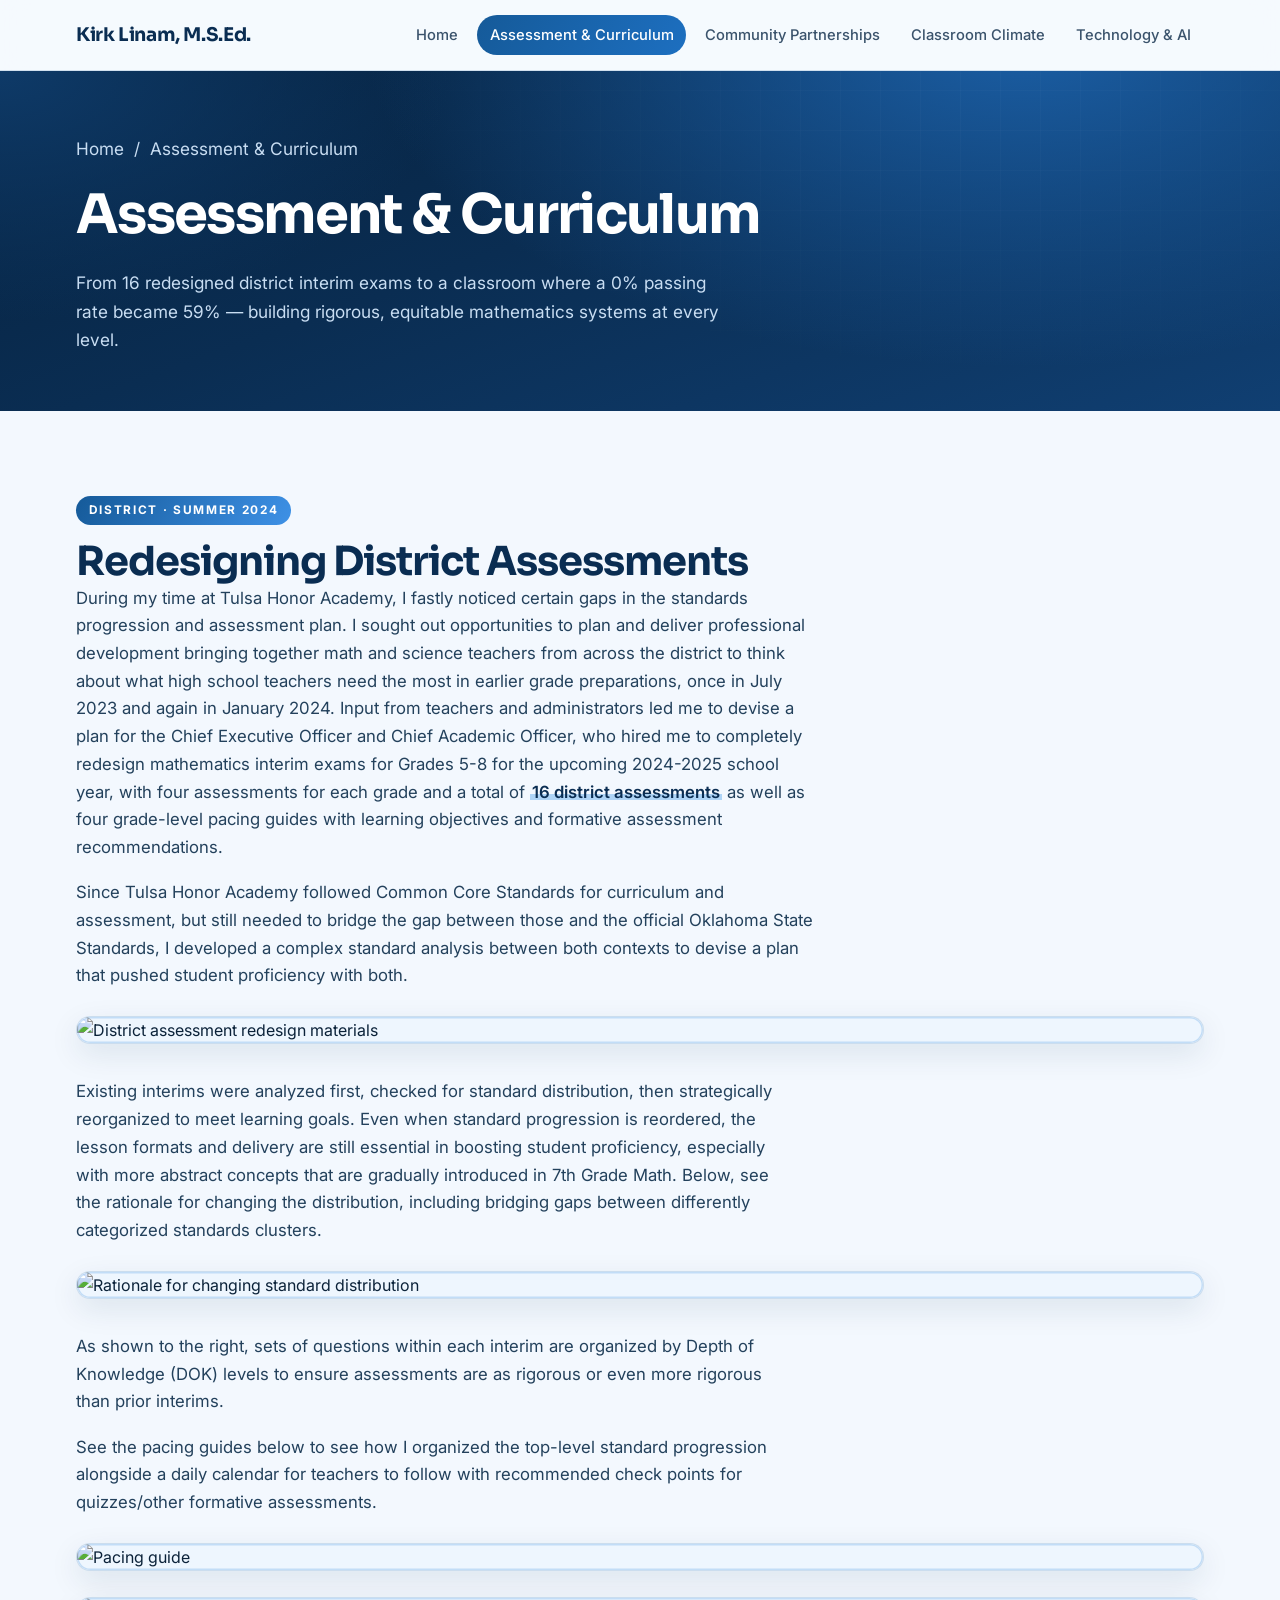
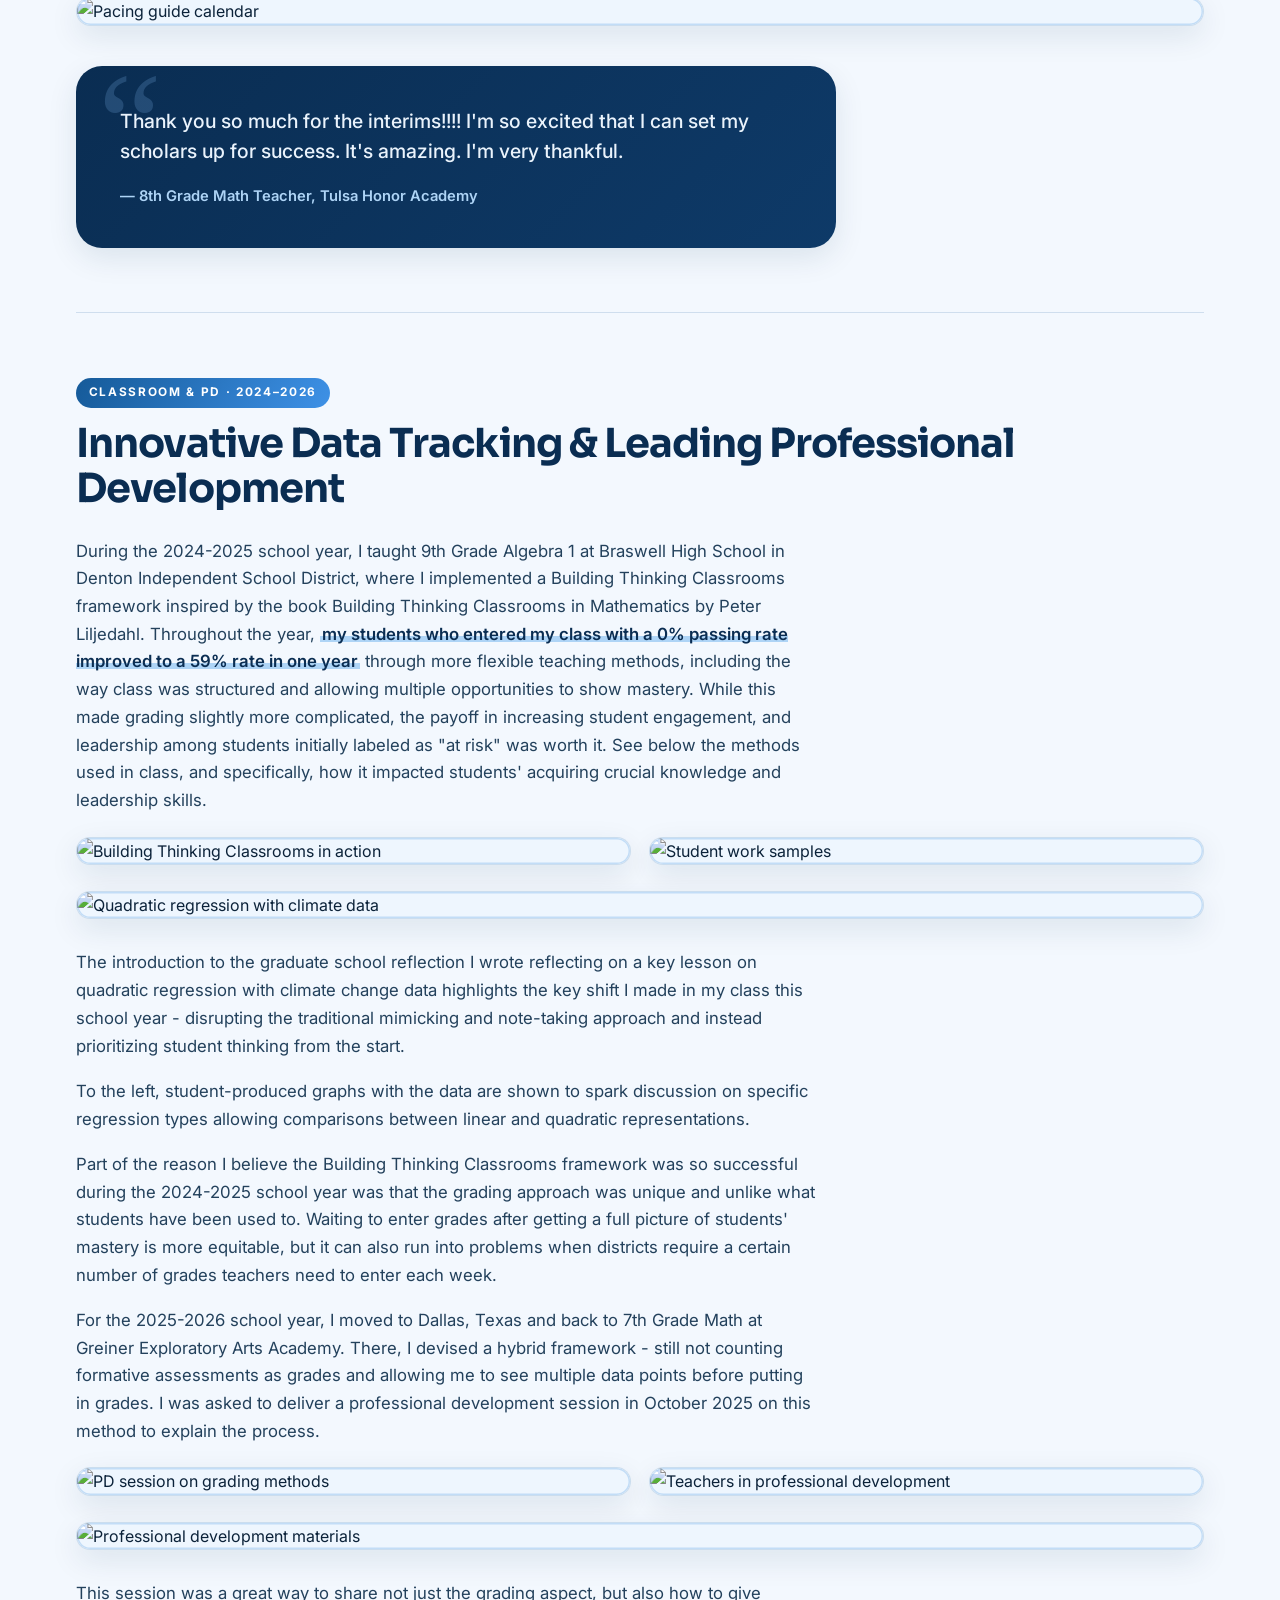
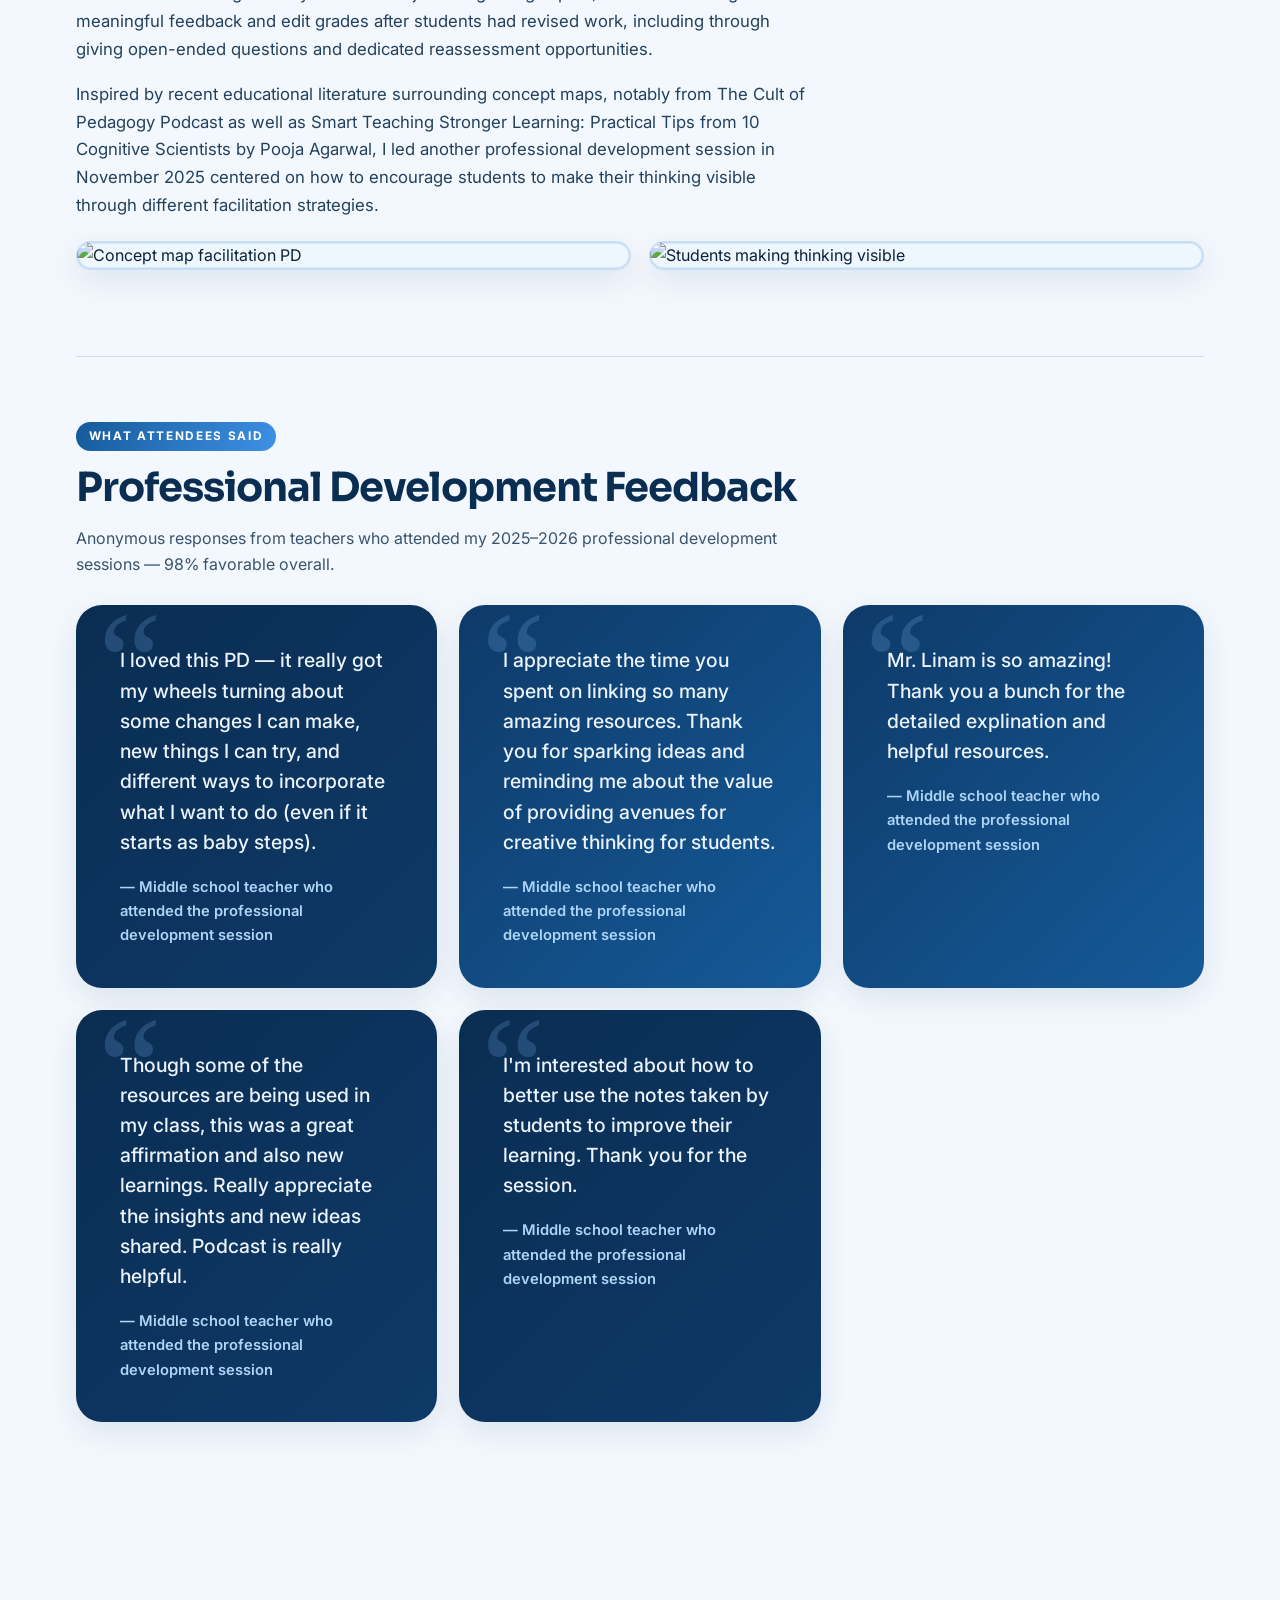
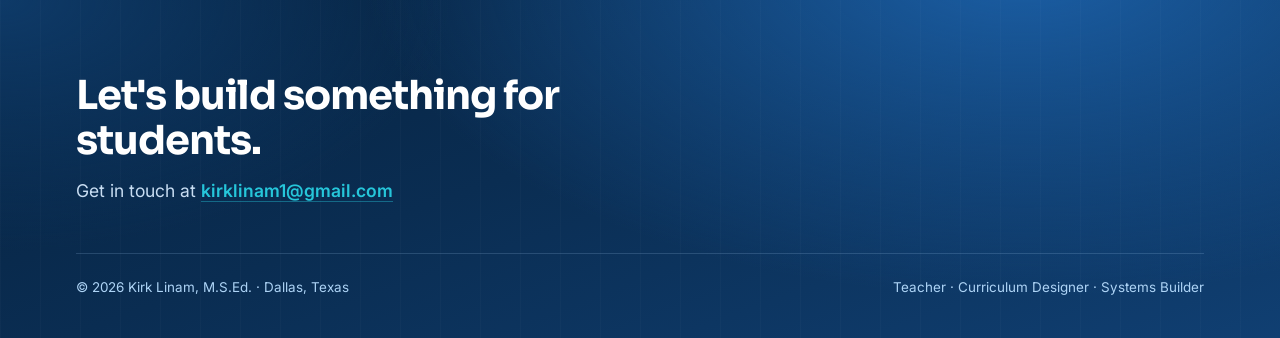
==== assessment-and-curriculum.html @ 3e357e1a "Add files via upload" ====
<!DOCTYPE html>
<html lang="en">
<head>
<meta charset="UTF-8">
<meta name="viewport" content="width=device-width, initial-scale=1">
<title>Kirk Linam, M.S.Ed. — Assessment & Curriculum</title>
<meta name="description" content="Redesigning district assessments, Building Thinking Classrooms, and leading professional development on data-driven grading.">
<link rel="preconnect" href="https://fonts.googleapis.com">
<link rel="preconnect" href="https://fonts.gstatic.com" crossorigin>
<link href="https://fonts.googleapis.com/css2?family=Sora:wght@500;600;700&family=Inter:wght@400;500;600&display=swap" rel="stylesheet">
<link rel="stylesheet" href="styles.css">
<link rel="stylesheet" href="image-adjustments.css">
</head>
<body>
<header class="site-header">
  <div class="wrap">
    <a class="brand" href="index.html">Kirk Linam, M.S.Ed.</a>
    <button class="nav-toggle" aria-label="Menu"><span></span><span></span><span></span></button>
    <nav class="site-nav" aria-label="Main">
      <a href="index.html">Home</a>
      <a href="assessment-and-curriculum.html" aria-current="page">Assessment &amp; Curriculum</a>
      <a href="community-partnerships.html">Community Partnerships</a>
      <a href="classroom-climate.html">Classroom Climate</a>
      <a href="technology-and-ai.html">Technology &amp; AI</a>
    </nav>
  </div>
</header>
<main>
<section class="page-hero">
  <div class="wrap">
    <p class="crumbs"><a href="index.html">Home</a> &nbsp;/&nbsp; Assessment &amp; Curriculum</p>
    <h1>Assessment &amp; Curriculum</h1>
    <p>From 16 redesigned district interim exams to a classroom where a 0% passing rate became 59% — building rigorous, equitable mathematics systems at every level.</p>
  </div>
</section>

<!-- FEATURE 1 -->
<section class="section">
  <div class="wrap">
    <div class="feature" style="padding-top:0;border-top:0">
      <span class="kicker-tag reveal">District · Summer 2024</span>
      <h2 class="reveal">Redesigning District Assessments</h2>
      <div class="prose reveal" style="max-width:74ch">
          <p>During my time at Tulsa Honor Academy, I fastly noticed certain gaps in the standards progression and assessment plan. I sought out opportunities to plan and deliver professional development bringing together math and science teachers from across the district to think about what high school teachers need the most in earlier grade preparations, once in July 2023 and again in January 2024. Input from teachers and administrators led me to devise a plan for the Chief Executive Officer and Chief Academic Officer, who hired me to completely redesign mathematics interim exams for Grades 5-8 for the upcoming 2024-2025 school year, with four assessments for each grade and a total of <span class="hl">16 district assessments</span> as well as four grade-level pacing guides with learning objectives and formative assessment recommendations.</p>
          <p>Since Tulsa Honor Academy followed Common Core Standards for curriculum and assessment, but still needed to bridge the gap between those and the official Oklahoma State Standards, I developed a complex standard analysis between both contexts to devise a plan that pushed student proficiency with both.</p>
        </div>
      <figure class="shot reveal"><div class="shotframe zoomable"><img class="zoomable" src="images/img06.jpg" alt="District assessment redesign materials" loading="lazy"></div></figure>

      <div class="prose reveal" style="max-width:70ch;margin-top:34px">
        <p>Existing interims were analyzed first, checked for standard distribution, then strategically reorganized to meet learning goals. Even when standard progression is reordered, the lesson formats and delivery are still essential in boosting student proficiency, especially with more abstract concepts that are gradually introduced in 7th Grade Math. Below, see the rationale for changing the distribution, including bridging gaps between differently categorized standards clusters.</p>
      </div>
      <figure class="shot reveal"><div class="shotframe zoomable"><img class="zoomable" src="images/img07.jpg" alt="Rationale for changing standard distribution" loading="lazy"></div></figure>

      <div class="prose reveal" style="max-width:70ch;margin-top:34px">
        <p>As shown to the right, sets of questions within each interim are organized by Depth of Knowledge (DOK) levels to ensure assessments are as rigorous or even more rigorous than prior interims.</p>
        <p>See the pacing guides below to see how I organized the top-level standard progression alongside a daily calendar for teachers to follow with recommended check points for quizzes/other formative assessments.</p>
      </div>
      <figure class="shot reveal"><div class="shotframe zoomable"><img class="zoomable" src="images/img08.jpg" alt="Pacing guide" loading="lazy"></div></figure>
      <figure class="shot reveal"><div class="shotframe zoomable"><img class="zoomable" src="images/img09.jpg" alt="Pacing guide calendar" loading="lazy"></div></figure>

      <div class="quote reveal" style="margin-top:40px;max-width:760px">
        <p>Thank you so much for the interims!!!! I'm so excited that I can set my scholars up for success. It's amazing. I'm very thankful.</p>
        <div class="by">— 8th Grade Math Teacher, Tulsa Honor Academy</div>
      </div>
    </div>

    <!-- FEATURE 2 -->
    <div class="feature">
      <span class="kicker-tag reveal">Classroom &amp; PD · 2024–2026</span>
      <h2 class="reveal">Innovative Data Tracking &amp; Leading Professional Development</h2>
      <div class="prose reveal" style="max-width:74ch;margin-top:26px">
        <p>During the 2024-2025 school year, I taught 9th Grade Algebra 1 at Braswell High School in Denton Independent School District, where I implemented a Building Thinking Classrooms framework inspired by the book Building Thinking Classrooms in Mathematics by Peter Liljedahl. Throughout the year, <span class="hl">my students who entered my class with a 0% passing rate improved to a 59% rate in one year</span> through more flexible teaching methods, including the way class was structured and allowing multiple opportunities to show mastery. While this made grading slightly more complicated, the payoff in increasing student engagement, and leadership among students initially labeled as "at risk" was worth it. See below the methods used in class, and specifically, how it impacted students' acquiring crucial knowledge and leadership skills.</p>
      </div>
      <div class="imgrow reveal"><div class="shotframe zoomable"><img class="zoomable" src="images/img10.jpg" alt="Building Thinking Classrooms in action" loading="lazy"></div><div class="shotframe zoomable"><img class="zoomable" src="images/img11.jpg" alt="Student work samples" loading="lazy"></div></div>
      <figure class="shot reveal"><div class="shotframe zoomable"><img class="zoomable" src="images/img12.jpg" alt="Quadratic regression with climate data" loading="lazy"></div></figure>
      <div class="prose reveal" style="max-width:74ch;margin-top:30px">
        <p>The introduction to the graduate school reflection I wrote reflecting on a key lesson on quadratic regression with climate change data highlights the key shift I made in my class this school year - disrupting the traditional mimicking and note-taking approach and instead prioritizing student thinking from the start.</p>
        <p>To the left, student-produced graphs with the data are shown to spark discussion on specific regression types allowing comparisons between linear and quadratic representations.</p>
        <p>Part of the reason I believe the Building Thinking Classrooms framework was so successful during the 2024-2025 school year was that the grading approach was unique and unlike what students have been used to. Waiting to enter grades after getting a full picture of students' mastery is more equitable, but it can also run into problems when districts require a certain number of grades teachers need to enter each week.</p>
        <p>For the 2025-2026 school year, I moved to Dallas, Texas and back to 7th Grade Math at Greiner Exploratory Arts Academy. There, I devised a hybrid framework - still not counting formative assessments as grades and allowing me to see multiple data points before putting in grades. I was asked to deliver a professional development session in October 2025 on this method to explain the process.</p>
      </div>
      <div class="imgrow reveal"><div class="shotframe zoomable"><img class="zoomable" src="images/img13.jpg" alt="PD session on grading methods" loading="lazy"></div><div class="shotframe zoomable"><img class="zoomable" src="images/img14.jpg" alt="Teachers in professional development" loading="lazy"></div></div>
      <figure class="shot reveal"><div class="shotframe zoomable"><img class="zoomable" src="images/img15.jpg" alt="Professional development materials" loading="lazy"></div></figure>
      <div class="prose reveal" style="max-width:74ch;margin-top:30px">
        <p>This session was a great way to share not just the grading aspect, but also how to give meaningful feedback and edit grades after students had revised work, including through giving open-ended questions and dedicated reassessment opportunities.</p>
        <p>Inspired by recent educational literature surrounding concept maps, notably from The Cult of Pedagogy Podcast as well as Smart Teaching Stronger Learning: Practical Tips from 10 Cognitive Scientists by Pooja Agarwal, I led another professional development session in November 2025 centered on how to encourage students to make their thinking visible through different facilitation strategies.</p>
      </div>
      <div class="imgrow reveal"><div class="shotframe zoomable"><img class="zoomable" src="images/img16.jpg" alt="Concept map facilitation PD" loading="lazy"></div><div class="shotframe zoomable"><img class="zoomable" src="images/img17.jpg" alt="Students making thinking visible" loading="lazy"></div></div>
    </div>

    <!-- PD TESTIMONIALS -->
    <div class="feature">
      <span class="kicker-tag reveal">What attendees said</span>
      <h2 class="reveal">Professional Development Feedback</h2>
      <p class="prose reveal" style="max-width:74ch;margin-top:14px;color:var(--ink-soft)">Anonymous responses from teachers who attended my 2025–2026 professional development sessions — 98% favorable overall.</p>
      <div class="quotes-grid reveal" style="margin-top:28px">
        <div class="quote">
          <p>I loved this PD — it really got my wheels turning about some changes I can make, new things I can try, and different ways to incorporate what I want to do (even if it starts as baby steps).</p>
          <div class="by">— Middle school teacher who attended the professional development session</div>
        </div>
        <div class="quote cyan">
          <p>I appreciate the time you spent on linking so many amazing resources. Thank you for sparking ideas and reminding me about the value of providing avenues for creative thinking for students.</p>
          <div class="by">— Middle school teacher who attended the professional development session</div>
        </div>
        <div class="quote cyan">
          <p>Mr. Linam is so amazing! Thank you a bunch for the detailed explination and helpful resources.</p>
          <div class="by">— Middle school teacher who attended the professional development session</div>
        </div>
        <div class="quote">
          <p>Though some of the resources are being used in my class, this was a great affirmation and also new learnings. Really appreciate the insights and new ideas shared. Podcast is really helpful.</p>
          <div class="by">— Middle school teacher who attended the professional development session</div>
        </div>
        <div class="quote">
          <p>I'm interested about how to better use the notes taken by students to improve their learning. Thank you for the session.</p>
          <div class="by">— Middle school teacher who attended the professional development session</div>
        </div>
      </div>
    </div>
  </div>
</section>
</main>
<footer class="site-footer">
  <div class="wrap">
    <h2>Let's build something for students.</h2>
    <p class="foot-cta">Get in touch at <a class="mail" href="mailto:kirklinam1@gmail.com">kirklinam1@gmail.com</a></p>
    <div class="foot-meta">
      <span>© 2026 Kirk Linam, M.S.Ed. · Dallas, Texas</span>
      <span>Teacher · Curriculum Designer · Systems Builder</span>
    </div>
  </div>
</footer>
<script src="main.js"></script>
</body>
</html>
---- styles.css ----
/* =========================================================
   Kirk Linam, M.S.Ed. — Teaching Portfolio
   "Blueprint" design system · light-blue + dark-blue tones
   ========================================================= */

:root{
  /* ---- Blues ---- */
  --navy-900:#06223f;   /* deepest */
  --navy-800:#0a2d52;
  --navy-700:#0e3a68;
  --blue-600:#155a99;
  --blue-500:#1d6fc0;
  --blue-400:#3e91e6;
  --sky-300:#7fb6ec;
  --sky-200:#aed4f6;
  --sky-100:#d8ebfb;
  --sky-50:#eef6fe;
  --ice:#f6fafe;

  --ink:#0b2239;        /* body text on light */
  --ink-soft:#3a536c;
  --line:rgba(21,90,153,.16);

  --accent:#26c6da;     /* cyan spark for highlights */
  --accent-warm:#ffd166;/* subtle gold for star metrics */

  --bg:#f3f8fe;
  --card:#ffffff;

  --shadow-sm:0 2px 8px rgba(10,45,82,.07);
  --shadow-md:0 10px 30px rgba(10,45,82,.10);
  --shadow-lg:0 28px 60px rgba(8,34,63,.18);

  --radius:18px;
  --radius-lg:26px;

  --maxw:1180px;
  --grad-hero:radial-gradient(1200px 600px at 80% -10%, #1b5fa6 0%, transparent 55%),
              radial-gradient(900px 500px at 0% 0%, #0e3a68 0%, transparent 50%),
              linear-gradient(160deg,#06223f 0%,#0a2d52 45%,#103f72 100%);
  --grad-text:linear-gradient(120deg,#3e91e6,#26c6da 55%,#7fb6ec);
  --font-display:"Sora",-apple-system,BlinkMacSystemFont,"Segoe UI",sans-serif;
  --font-body:"Inter",-apple-system,BlinkMacSystemFont,"Segoe UI",Roboto,sans-serif;
}

/* ---- Reset ---- */
*{box-sizing:border-box;margin:0;padding:0}
html{scroll-behavior:smooth;-webkit-text-size-adjust:100%}
body{
  font-family:var(--font-body);
  color:var(--ink);
  background:var(--bg);
  line-height:1.65;
  -webkit-font-smoothing:antialiased;
  overflow-x:hidden;
}
img{max-width:100%;display:block}
a{color:inherit;text-decoration:none}
.wrap{max-width:var(--maxw);margin:0 auto;padding:0 26px}

/* subtle blueprint grid behind whole page */
body::before{
  content:"";position:fixed;inset:0;z-index:-2;
  background:
    linear-gradient(var(--bg),var(--bg)),
    repeating-linear-gradient(0deg,rgba(21,90,153,.05) 0 1px,transparent 1px 34px),
    repeating-linear-gradient(90deg,rgba(21,90,153,.05) 0 1px,transparent 1px 34px);
  background-blend-mode:normal;
  opacity:.6;
}

/* ============ HEADER ============ */
.site-header{
  position:sticky;top:0;z-index:60;
  backdrop-filter:saturate(160%) blur(14px);
  background:rgba(246,250,254,.78);
  border-bottom:1px solid var(--line);
}
.site-header .wrap{display:flex;align-items:center;justify-content:space-between;height:70px}
.brand{
  font-family:var(--font-display);font-weight:700;font-size:1.18rem;letter-spacing:-.02em;
  color:var(--navy-800);display:flex;align-items:baseline;gap:.4rem;
}
.brand .cred{
  font-size:.72rem;font-weight:600;letter-spacing:.12em;text-transform:uppercase;
  color:#fff;background:linear-gradient(120deg,var(--blue-500),var(--blue-400));
  padding:.18rem .5rem;border-radius:999px;
}
.site-nav{display:flex;gap:.35rem;align-items:center}
.site-nav a{
  font-size:.92rem;font-weight:500;color:var(--ink-soft);
  padding:.5rem .8rem;border-radius:999px;position:relative;transition:.2s;
}
.site-nav a:hover{color:var(--blue-600);background:var(--sky-100)}
.site-nav a[aria-current="page"]{color:#fff;background:linear-gradient(120deg,var(--blue-600),var(--blue-500))}
.nav-toggle{display:none;background:none;border:0;cursor:pointer;padding:.4rem}
.nav-toggle span{display:block;width:24px;height:2px;background:var(--navy-800);margin:5px 0;border-radius:2px;transition:.25s}

/* ============ HERO ============ */
.hero{position:relative;color:#eaf3fc;background:var(--grad-hero);overflow:hidden;isolation:isolate}
.hero::after{ /* faint grid lines inside hero */
  content:"";position:absolute;inset:0;z-index:-1;opacity:.5;
  background:
    repeating-linear-gradient(0deg,rgba(255,255,255,.05) 0 1px,transparent 1px 40px),
    repeating-linear-gradient(90deg,rgba(255,255,255,.05) 0 1px,transparent 1px 40px);
  mask-image:radial-gradient(900px 500px at 70% 20%,#000,transparent 80%);
}
.hero .wrap{padding-top:72px;padding-bottom:84px}
.hero-grid{display:grid;grid-template-columns:1.15fr .85fr;gap:50px;align-items:center}
.eyebrow{
  display:inline-flex;align-items:center;gap:.5rem;
  font-size:.78rem;font-weight:600;letter-spacing:.18em;text-transform:uppercase;
  color:var(--sky-200);
}
.eyebrow::before{content:"";width:26px;height:2px;background:var(--accent);border-radius:2px}
.hero h1{
  font-family:var(--font-display);font-weight:700;letter-spacing:-.03em;line-height:1.04;
  font-size:clamp(2.5rem,5.4vw,4.1rem);margin:.5rem 0 1.1rem;color:#fff;
}
.hero h1 .hl{background:var(--grad-text);-webkit-background-clip:text;background-clip:text;color:transparent}
.hero .lede{font-size:clamp(1.05rem,1.6vw,1.28rem);color:#c8ddf2;max-width:36ch}
.cta-row{display:flex;gap:14px;margin-top:30px;flex-wrap:wrap}
.btn{
  font-weight:600;font-size:.98rem;padding:.85rem 1.5rem;border-radius:999px;
  display:inline-flex;align-items:center;gap:.5rem;transition:.22s;border:1.5px solid transparent;cursor:pointer;
}
.btn-primary{background:linear-gradient(120deg,var(--blue-400),var(--accent));color:#04243f;box-shadow:0 10px 26px rgba(38,198,218,.32)}
.btn-primary:hover{transform:translateY(-2px);box-shadow:0 16px 34px rgba(38,198,218,.42)}
.btn-ghost{border-color:rgba(174,212,246,.4);color:#dcebfb;color:#dbeafa}
.btn-ghost:hover{background:rgba(174,212,246,.12);border-color:var(--sky-200)}

/* hero coordinate figure */
.hero-figure{
  position:relative;background:rgba(8,34,63,.45);border:1px solid rgba(127,182,236,.28);
  border-radius:var(--radius-lg);padding:22px;box-shadow:var(--shadow-lg);
  backdrop-filter:blur(6px);
}
.hero-figure svg{width:100%;height:auto;display:block}
.hero-note{
  margin-top:12px;font-size:.82rem;color:var(--sky-200);font-style:italic;text-align:right;
}
.hero-svg-label{font-family:var(--font-display);font-size:15px;font-weight:700;fill:#bfe3ff}

.dilate-shape{animation:floaty 7s ease-in-out infinite}
.dilate-shape.big{animation-delay:-3.5s}
@keyframes floaty{0%,100%{transform:translateY(0)}50%{transform:translateY(-5px)}}

/* ============ STATS ============ */
.stats{margin-top:-44px;position:relative;z-index:5}
.stats-grid{
  display:grid;grid-template-columns:repeat(4,1fr);gap:18px;
  background:var(--card);border:1px solid var(--line);border-radius:var(--radius-lg);
  padding:30px 26px;box-shadow:var(--shadow-md);
}
.stat{position:relative;text-align:center;padding:6px 10px}
.stat + .stat{border-left:1px solid var(--line)}
.stat .num{
  font-family:var(--font-display);font-weight:700;letter-spacing:-.02em;
  font-size:clamp(1.7rem,2.7vw,2.4rem);display:inline-block;position:relative;
  color:var(--blue-600);
}
.stat .label{margin-top:.4rem;font-size:.82rem;color:var(--ink-soft);font-weight:500;line-height:1.4}
.stat.spark .num{color:var(--blue-500)}
.underline-anno{display:block;width:72%;height:12px;margin:4px auto 0;
  fill:none;stroke:var(--accent);stroke-width:5;stroke-linecap:round;
  stroke-dasharray:240;stroke-dashoffset:240;}
.in-view .underline-anno{animation:draw 1s .35s ease forwards}
@keyframes draw{to{stroke-dashoffset:0}}

/* ============ SECTIONS ============ */
.section{padding:84px 0}
.section.tint{background:linear-gradient(180deg,var(--sky-50),transparent)}
.section-head{max-width:62ch;margin-bottom:14px}
h2{
  font-family:var(--font-display);font-weight:700;letter-spacing:-.025em;
  font-size:clamp(1.7rem,3.2vw,2.5rem);line-height:1.12;color:var(--navy-800);
}
h3{font-family:var(--font-display);font-weight:600;letter-spacing:-.015em;font-size:1.32rem;color:var(--navy-700)}
.prose p{margin-bottom:1.1rem;font-size:1.05rem;color:#23415c}
.prose p:last-child{margin-bottom:0}
.hl{
  background:linear-gradient(transparent 58%,var(--sky-200) 58% 92%,transparent 92%);
  padding:0 .12em;font-weight:600;color:var(--navy-800);
}
.lead-in{font-size:1.18rem;color:var(--blue-600);font-weight:500}

.split{display:grid;grid-template-columns:1.05fr .95fr;gap:54px;align-items:center}
.split.rev{grid-template-columns:.95fr 1.05fr}
.split.rev .media{order:-1}

/* eyebrow on light */
.section .eyebrow{color:var(--blue-500)}
.section .eyebrow::before{background:var(--blue-400)}

/* ============ IMAGE FRAMES & GALLERIES ============ */
.frame{
  position:relative;border-radius:var(--radius);overflow:hidden;
  background:var(--sky-100);box-shadow:var(--shadow-md);
  border:1px solid var(--line);
}
.frame::before{ /* gradient ring */
  content:"";position:absolute;inset:0;border-radius:var(--radius);pointer-events:none;
  box-shadow:inset 0 0 0 1.5px rgba(127,182,236,.5);z-index:2;
}
.frame img{width:100%;height:100%;object-fit:cover;transition:transform .6s cubic-bezier(.2,.7,.2,1)}
.frame:hover img{transform:scale(1.05)}

.fig{margin:0}
.fig figcaption,.cap{
  font-size:.86rem;color:var(--ink-soft);margin-top:.6rem;line-height:1.5;
  padding-left:.85rem;border-left:3px solid var(--sky-300);
}

.gallery{display:grid;gap:18px;margin-top:8px}
.gallery.g2{grid-template-columns:repeat(2,1fr)}
.gallery.g3{grid-template-columns:repeat(3,1fr)}
.gallery .frame{cursor:zoom-in;aspect-ratio:4/3}

.media-stack{display:grid;gap:18px}

/* media block within split */
.media .frame{aspect-ratio:4/5}
.media .frame + .frame{margin-top:18px}

/* ============ NATURAL-SHAPE CONTENT IMAGES ============ */
.shot{margin:26px 0}
.shot .shotframe{margin:0 auto} /* full content width for detailed shots */
.imgrow{display:grid;grid-template-columns:repeat(auto-fit,minmax(300px,1fr));gap:18px;align-items:start;margin:22px 0}
.imgrow.one{grid-template-columns:minmax(0,640px);justify-content:center}
.shotframe{position:relative;border-radius:var(--radius);overflow:hidden;background:var(--sky-50);
  box-shadow:var(--shadow-md);border:1px solid var(--line);cursor:zoom-in}
.shotframe::before{content:"";position:absolute;inset:0;border-radius:var(--radius);pointer-events:none;
  box-shadow:inset 0 0 0 1.5px rgba(127,182,236,.4);z-index:2}
.shotframe img{width:100%;height:auto;display:block;transition:transform .5s cubic-bezier(.2,.7,.2,1)}
.shotframe:hover img{transform:scale(1.02)}
@media (max-width:560px){.imgrow{grid-template-columns:1fr}}

/* ============ CARDS (home work grid) ============ */
.cards{display:grid;grid-template-columns:repeat(2,1fr);gap:24px;margin-top:34px}
.card{
  background:var(--card);border:1px solid var(--line);border-radius:var(--radius-lg);
  overflow:hidden;box-shadow:var(--shadow-sm);transition:.3s;display:flex;flex-direction:column;
}
.card:hover{transform:translateY(-6px);box-shadow:var(--shadow-lg);border-color:var(--sky-300)}
.card .thumb{aspect-ratio:16/10;overflow:hidden;background:linear-gradient(135deg,var(--sky-100),var(--sky-200));position:relative}
.card .thumb img{width:100%;height:100%;object-fit:cover;transition:transform .6s}
.card:hover .thumb img{transform:scale(1.06)}
.card .body{padding:22px 24px 26px}
.card .kicker{font-size:.74rem;font-weight:700;letter-spacing:.14em;text-transform:uppercase;color:var(--blue-500)}
.card h3{margin:.4rem 0 .55rem}
.card p{font-size:.96rem;color:var(--ink-soft)}
.card .go{display:inline-flex;align-items:center;gap:.4rem;margin-top:1rem;font-weight:600;color:var(--blue-600);transition:gap .2s}
.card:hover .go{gap:.75rem}

/* ============ TIMELINE / JOURNEY ============ */
.journey{position:relative;margin-top:30px;padding-left:30px}
.journey::before{content:"";position:absolute;left:7px;top:6px;bottom:6px;width:2px;
  background:linear-gradient(var(--blue-400),var(--sky-200))}
.j-item{position:relative;padding:0 0 26px 26px}
.j-item::before{content:"";position:absolute;left:-30px;top:4px;width:16px;height:16px;border-radius:50%;
  background:#fff;border:3px solid var(--blue-500);box-shadow:0 0 0 4px var(--sky-100)}
.j-item .when{font-family:var(--font-display);font-weight:700;color:var(--blue-600);font-size:.92rem}
.j-item .what{color:var(--ink-soft);font-size:.98rem}

/* ============ TESTIMONIAL / QUOTE ============ */
.quote{
  position:relative;background:linear-gradient(135deg,var(--navy-800),var(--navy-700));
  color:#eaf3fc;border-radius:var(--radius-lg);padding:40px 44px;box-shadow:var(--shadow-md);
  overflow:hidden;
}
.quote::before{
  content:"\201C";position:absolute;top:-14px;left:22px;font-family:Georgia,serif;
  font-size:9rem;color:rgba(127,182,236,.22);line-height:1;
}
.quote p{font-size:1.22rem;line-height:1.55;font-weight:500;position:relative;z-index:1}
.quote .by{margin-top:1.1rem;font-size:.92rem;color:var(--sky-200);font-weight:600;position:relative;z-index:1}
.quote.cyan{background:linear-gradient(135deg,#0e3a68,#155a99)}
.quotes-grid{display:grid;grid-template-columns:repeat(auto-fit,minmax(300px,1fr));gap:22px}

/* pill row */
.pillrow{display:flex;flex-wrap:wrap;gap:10px;margin-top:18px}
.pill{font-size:.82rem;font-weight:600;color:var(--blue-600);background:var(--sky-100);
  border:1px solid var(--line);padding:.4rem .85rem;border-radius:999px}

/* feature row blocks */
.feature{padding:64px 0;border-top:1px solid var(--line)}
.feature:first-of-type{border-top:0}
.kicker-tag{display:inline-block;font-size:.74rem;font-weight:700;letter-spacing:.14em;
  text-transform:uppercase;color:#fff;background:linear-gradient(120deg,var(--blue-600),var(--blue-400));
  padding:.32rem .8rem;border-radius:999px;margin-bottom:.9rem}

/* ============ COMING SOON (tech page) ============ */
.soon-grid{display:grid;gap:22px;margin-top:34px}
.soon{
  background:var(--card);border:1px solid var(--line);border-radius:var(--radius-lg);
  padding:30px 32px;display:flex;gap:22px;align-items:flex-start;box-shadow:var(--shadow-sm);
  position:relative;overflow:hidden;transition:.25s;
}
.soon:hover{box-shadow:var(--shadow-md);border-color:var(--sky-300)}
.soon .ico{flex:none;width:56px;height:56px;border-radius:16px;display:grid;place-items:center;
  background:linear-gradient(135deg,var(--sky-100),var(--sky-200));color:var(--blue-600)}
.soon h3{margin-bottom:.35rem}
.soon p{color:var(--ink-soft);font-size:.98rem}
.soon .badge{position:absolute;top:18px;right:20px;font-size:.68rem;font-weight:700;
  letter-spacing:.1em;text-transform:uppercase;color:var(--blue-500);
  background:var(--sky-50);border:1px dashed var(--sky-300);padding:.25rem .6rem;border-radius:999px}

/* ============ FOOTER ============ */
.site-footer{background:var(--grad-hero);color:#eaf3fc;padding:74px 0 40px;margin-top:30px;position:relative;isolation:isolate}
.site-footer::after{content:"";position:absolute;inset:0;z-index:-1;opacity:.4;
  background:repeating-linear-gradient(90deg,rgba(255,255,255,.05) 0 1px,transparent 1px 40px)}
.site-footer h2{color:#fff;max-width:18ch}
.site-footer .mail{color:var(--accent);font-weight:600;border-bottom:1px solid rgba(38,198,218,.4)}
.site-footer .mail:hover{color:#7fe9f4}
.foot-cta{font-size:1.1rem;color:#c8ddf2;margin-top:.8rem}
.foot-meta{display:flex;justify-content:space-between;flex-wrap:wrap;gap:10px;
  margin-top:48px;padding-top:22px;border-top:1px solid rgba(174,212,246,.18);
  font-size:.84rem;color:var(--sky-200)}

/* page hero (interior pages) */
.page-hero{background:var(--grad-hero);color:#eaf3fc;padding:64px 0 56px;position:relative;isolation:isolate}
.page-hero::after{content:"";position:absolute;inset:0;z-index:-1;opacity:.45;
  background:repeating-linear-gradient(0deg,rgba(255,255,255,.05) 0 1px,transparent 1px 40px),
            repeating-linear-gradient(90deg,rgba(255,255,255,.05) 0 1px,transparent 1px 40px);
  mask-image:radial-gradient(800px 400px at 75% 10%,#000,transparent 80%);}
.page-hero h1{font-family:var(--font-display);font-weight:700;letter-spacing:-.03em;
  font-size:clamp(2.2rem,4.6vw,3.4rem);color:#fff;margin:.4rem 0 .6rem}
.page-hero p{color:#c8ddf2;max-width:60ch;font-size:1.08rem}
.crumbs{font-size:.82rem;color:var(--sky-200)}
.crumbs a:hover{color:#fff}

/* ============ REVEAL ANIM ============ */
.reveal{opacity:0;transform:translateY(26px);transition:opacity .7s ease,transform .7s cubic-bezier(.2,.7,.2,1)}
.reveal.in-view{opacity:1;transform:none}
.reveal.d1{transition-delay:.08s}.reveal.d2{transition-delay:.16s}.reveal.d3{transition-delay:.24s}
@media (prefers-reduced-motion:reduce){
  .reveal{opacity:1;transform:none;transition:none}
  .dilate-shape{animation:none}
  html{scroll-behavior:auto}
}

/* ============ LIGHTBOX ============ */
.lb{position:fixed;inset:0;z-index:200;background:rgba(6,34,63,.92);
  display:flex;align-items:center;justify-content:center;padding:30px;
  opacity:0;visibility:hidden;transition:.3s;backdrop-filter:blur(4px)}
.lb.open{opacity:1;visibility:visible}
.lb img{max-width:92vw;max-height:88vh;border-radius:14px;box-shadow:0 30px 80px rgba(0,0,0,.5);
  transform:scale(.96);transition:.3s}
.lb.open img{transform:scale(1)}
.lb-close{position:absolute;top:22px;right:26px;width:44px;height:44px;border-radius:50%;
  border:1px solid rgba(174,212,246,.4);background:rgba(255,255,255,.08);color:#fff;
  font-size:1.4rem;cursor:pointer;display:grid;place-items:center;transition:.2s}
.lb-close:hover{background:rgba(255,255,255,.18)}

/* ============ RESPONSIVE ============ */
@media (max-width:920px){
  .hero-grid{grid-template-columns:1fr;gap:36px}
  .hero-figure{max-width:460px}
  .split,.split.rev{grid-template-columns:1fr;gap:30px}
  .split.rev .media{order:0}
  .cards{grid-template-columns:1fr}
  .stats-grid{grid-template-columns:repeat(2,1fr);gap:22px}
  .stat:nth-child(odd){border-left:0}
  .stat:nth-child(3),.stat:nth-child(4){border-top:1px solid var(--line);padding-top:20px}
}
@media (max-width:680px){
  .site-nav{position:fixed;inset:70px 0 auto 0;flex-direction:column;gap:0;
    background:rgba(246,250,254,.98);border-bottom:1px solid var(--line);
    padding:10px 18px 18px;transform:translateY(-130%);transition:.3s;box-shadow:var(--shadow-md)}
  .site-nav.show{transform:none}
  .site-nav a{padding:.8rem .6rem;border-radius:12px}
  .nav-toggle{display:block}
  .gallery.g2,.gallery.g3{grid-template-columns:1fr}
  .quote{padding:30px 26px}
  .section{padding:60px 0}
}
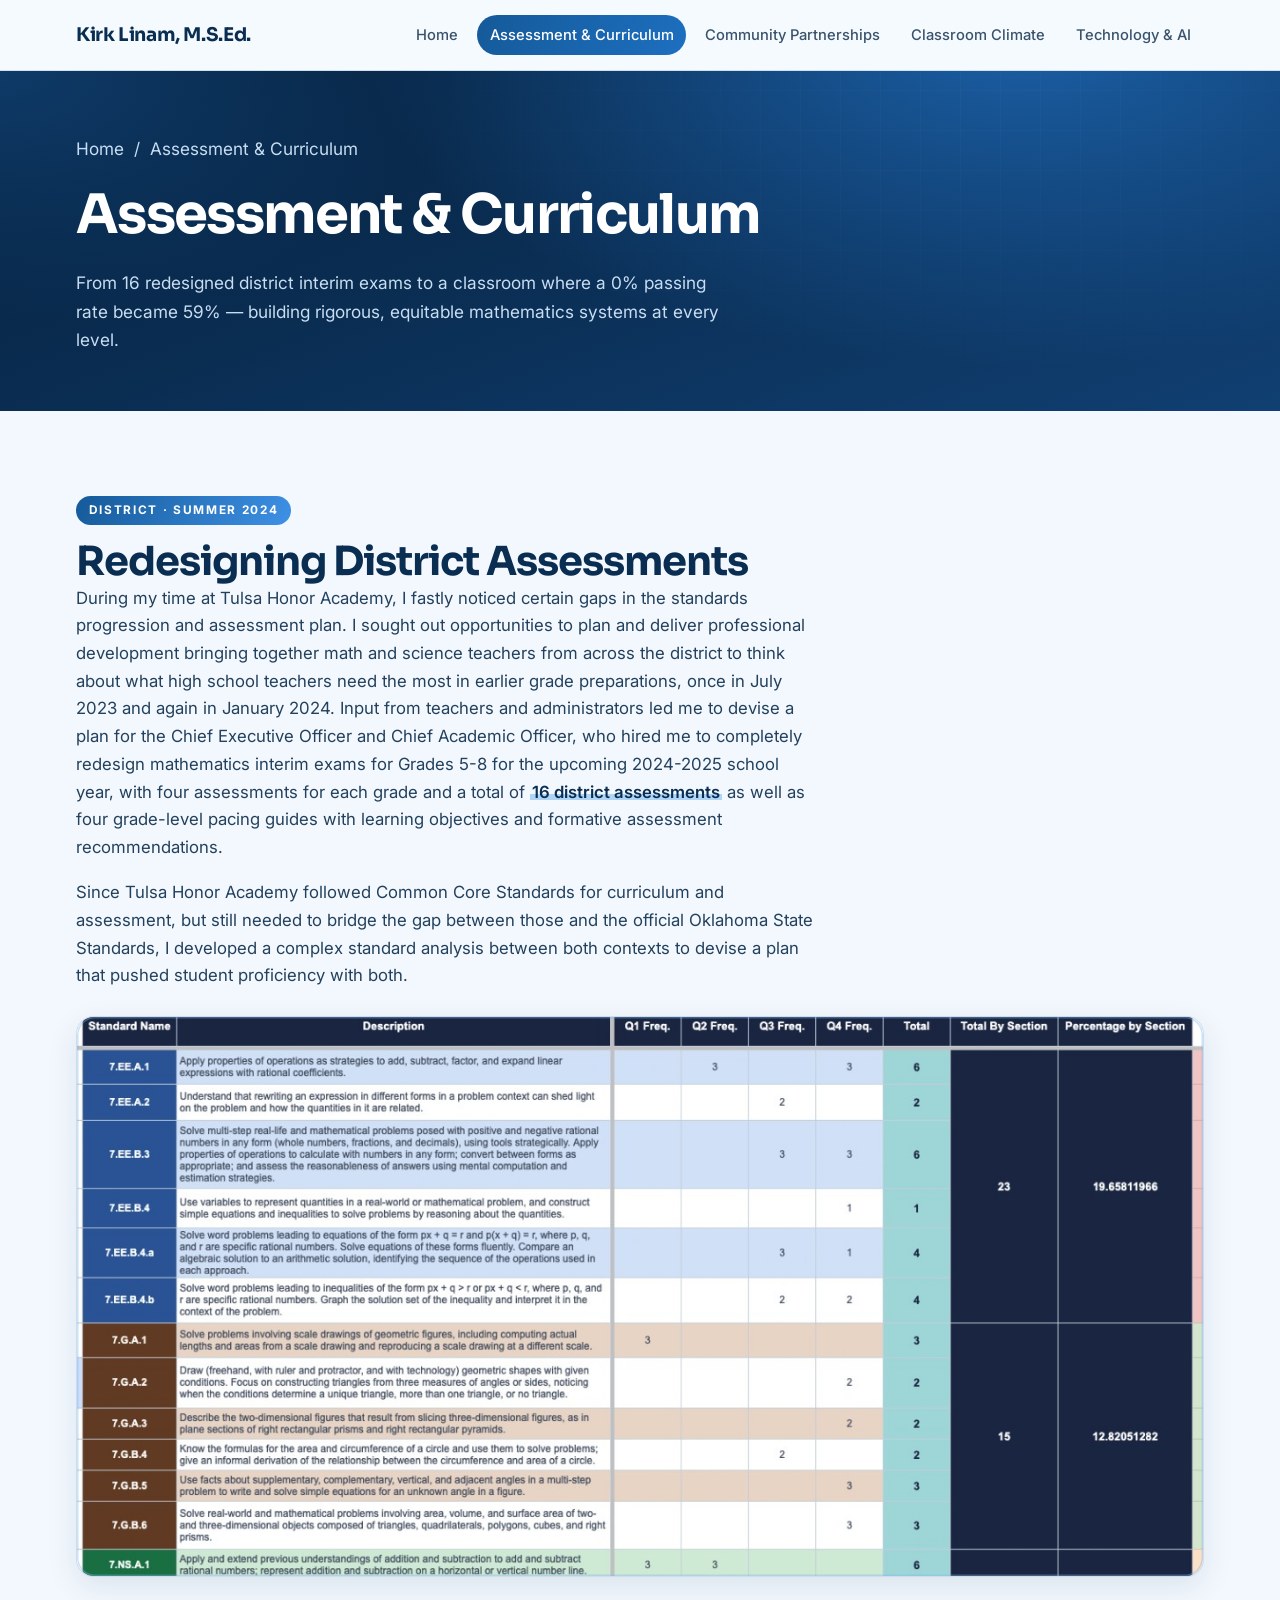
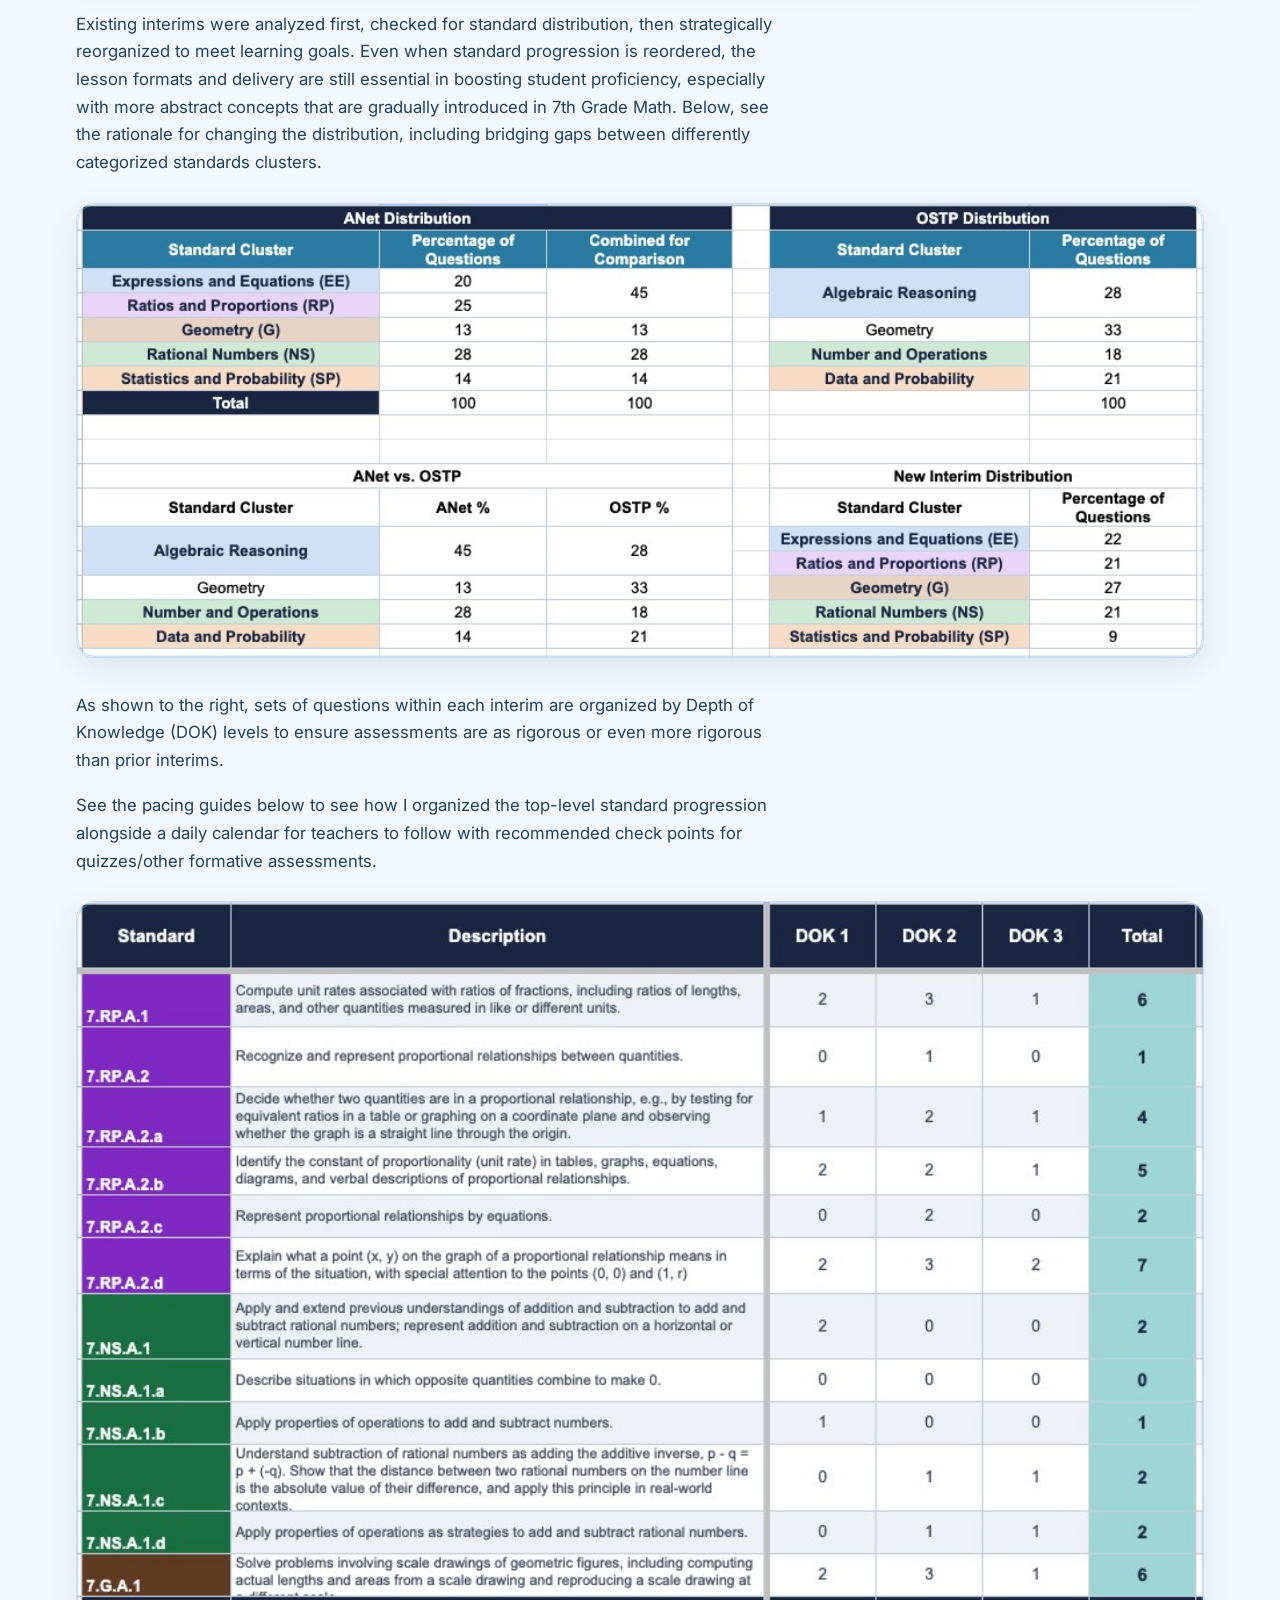
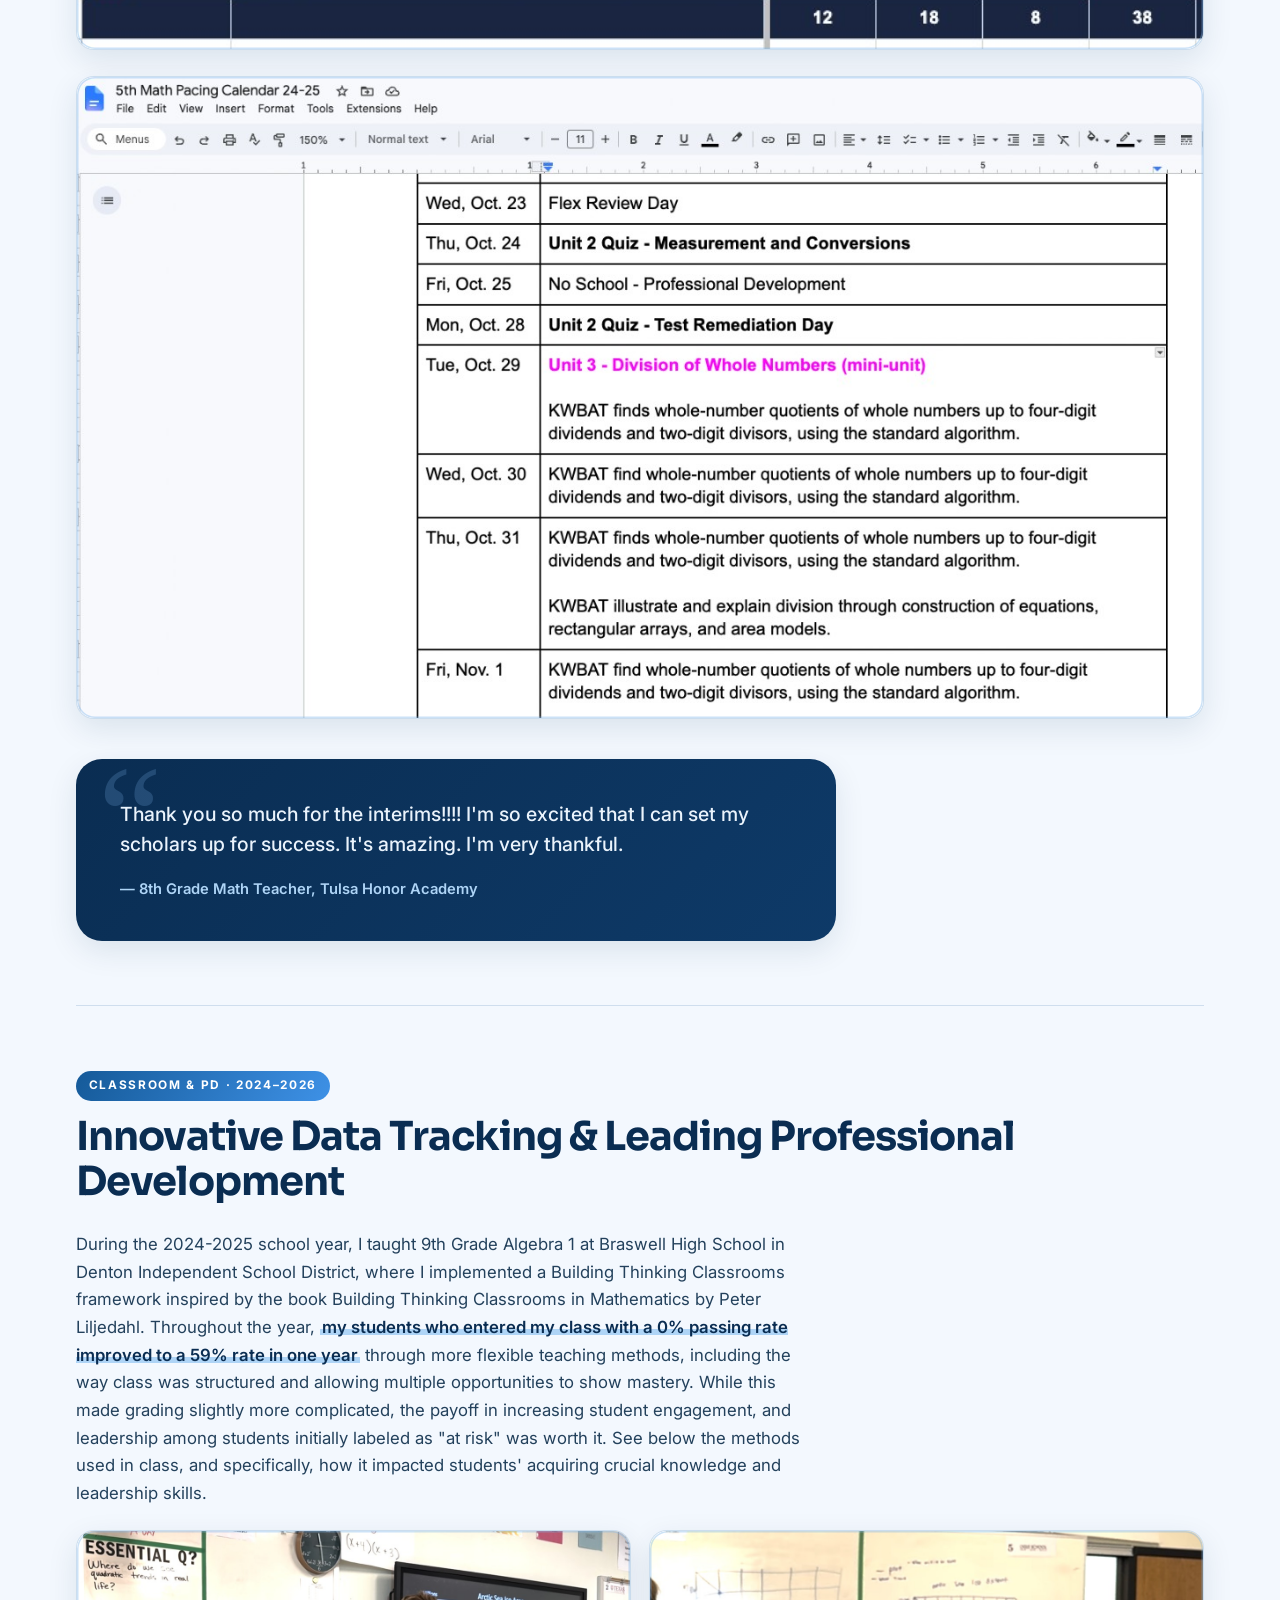
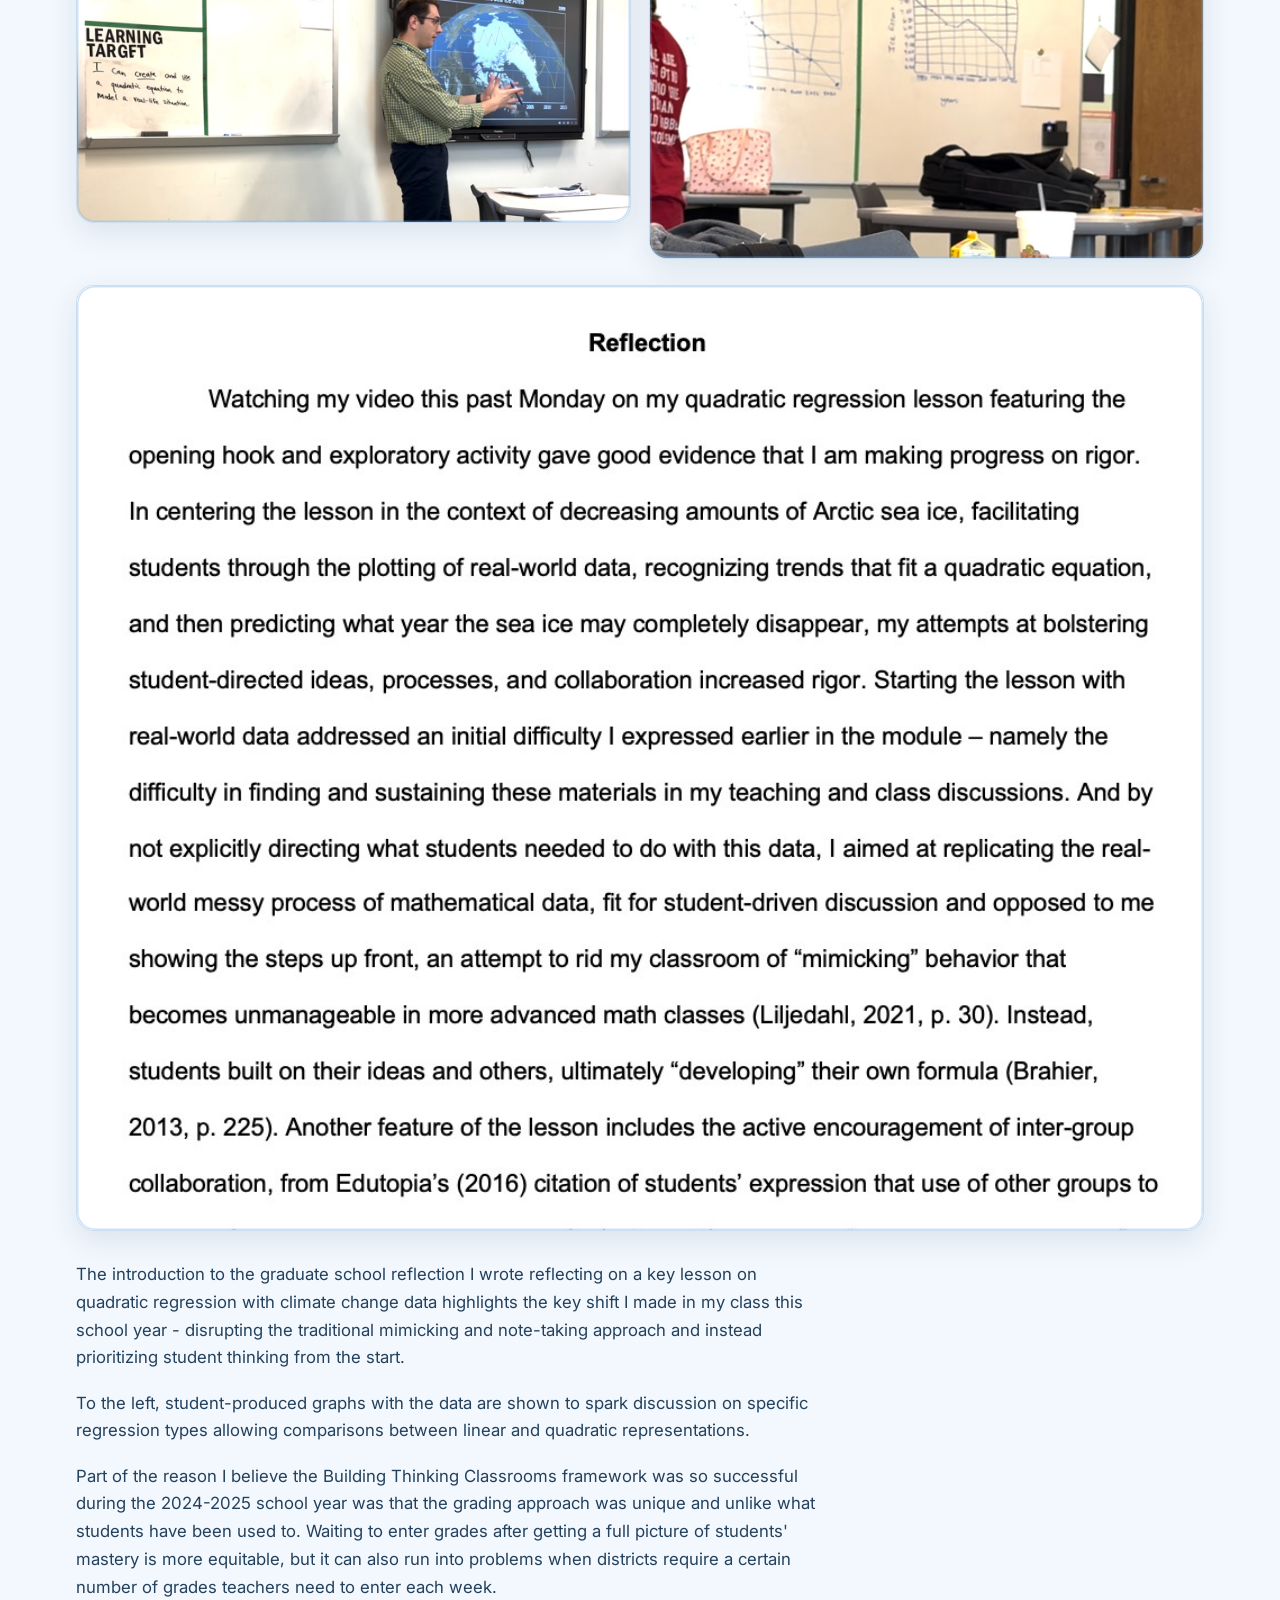
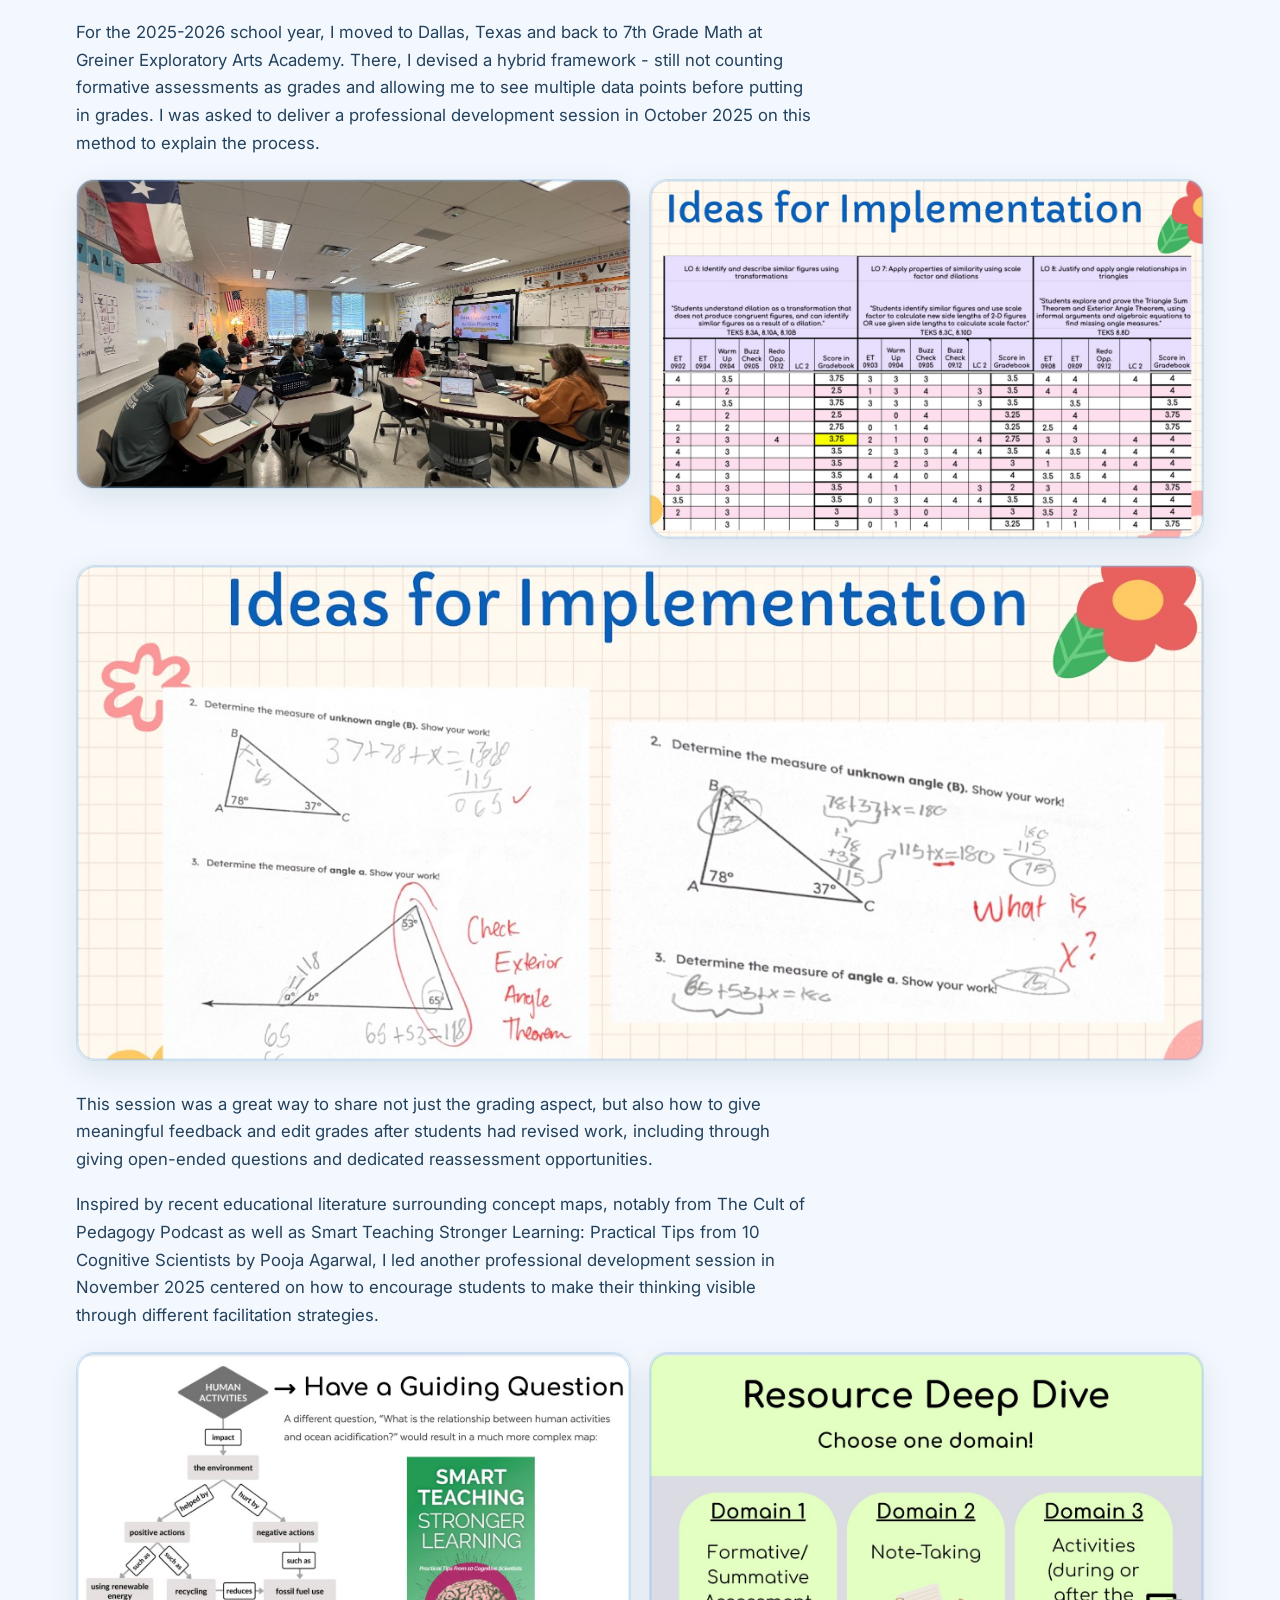
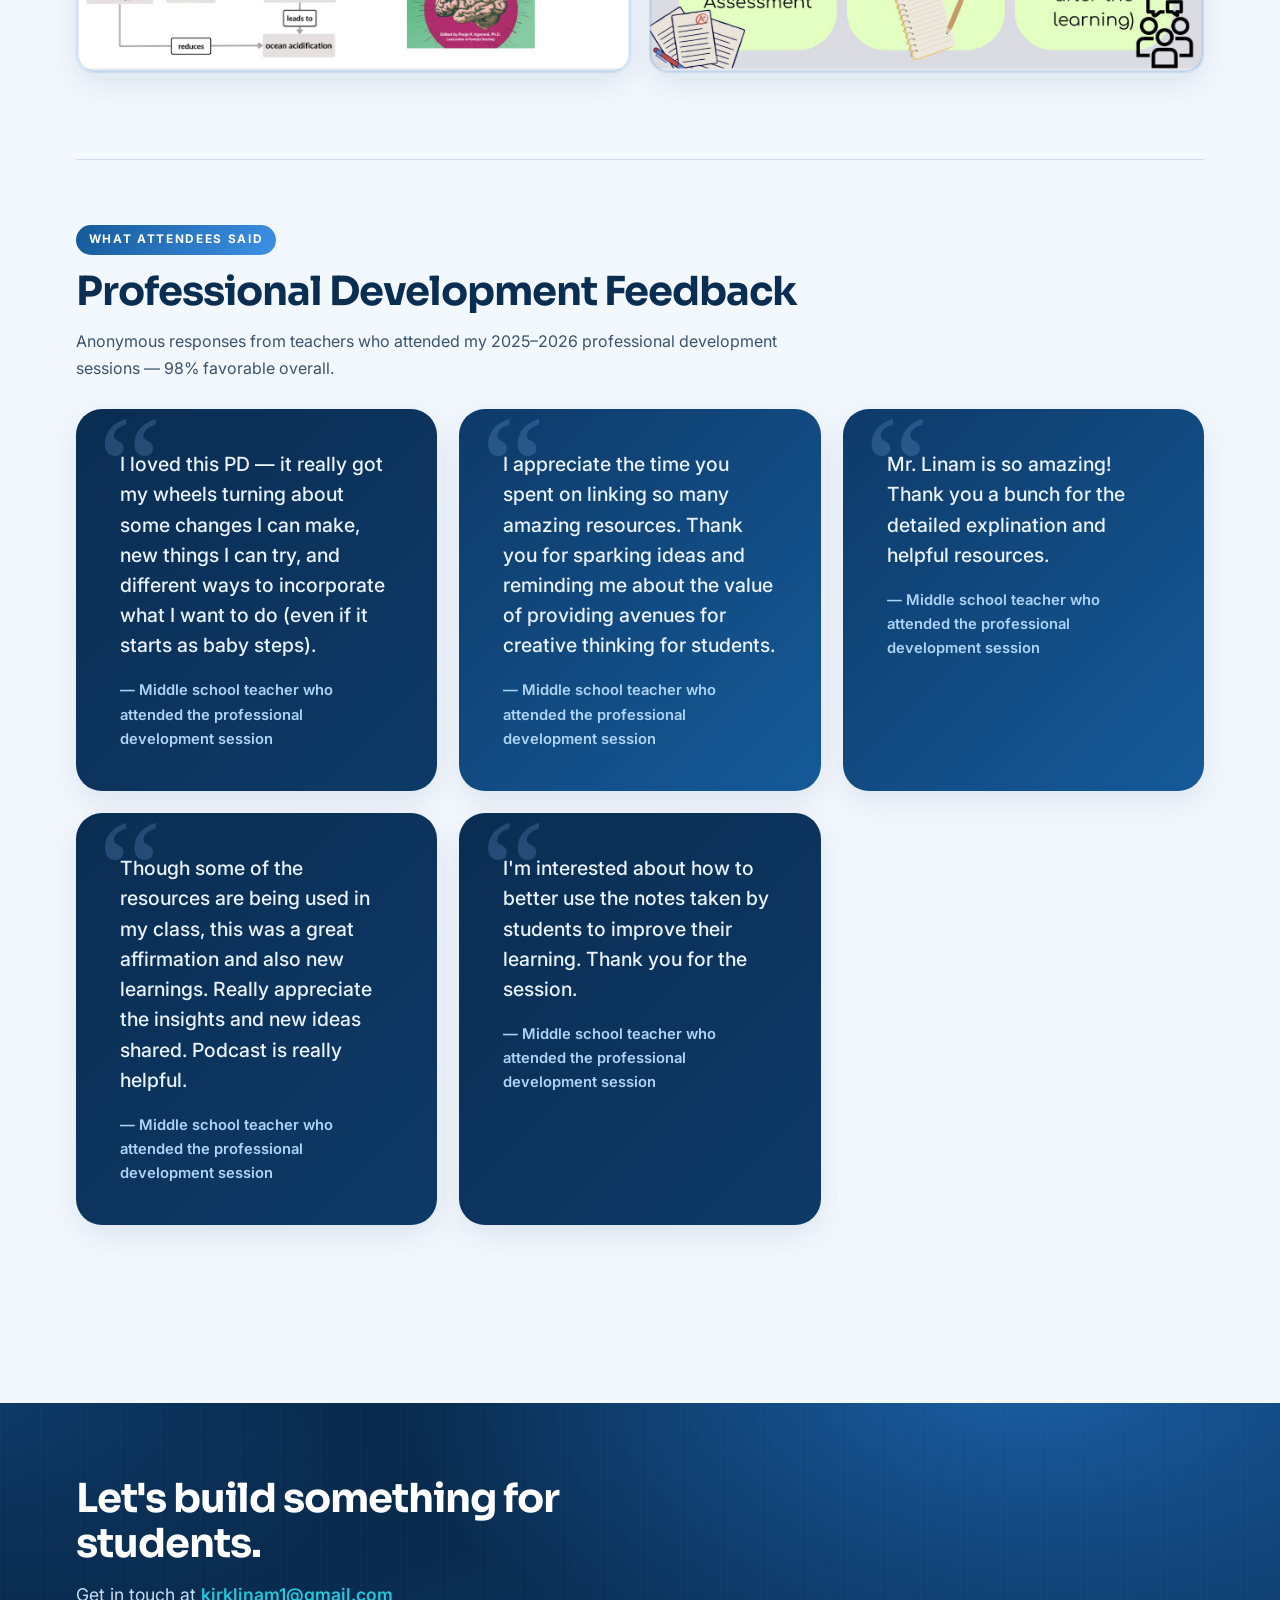
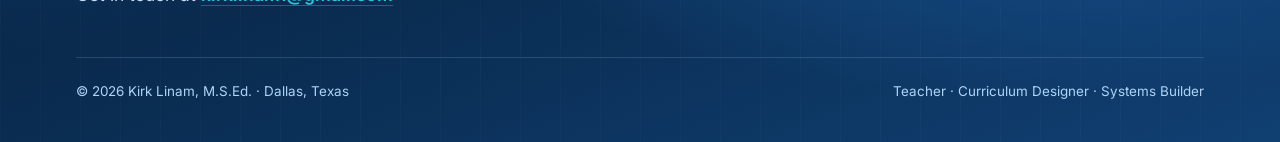
==== commit c7c157b9: "Add files via upload" ====
--- a/assessment-and-curriculum.html
+++ b/assessment-and-curriculum.html
@@ -44,19 +44,19 @@
           <p>During my time at Tulsa Honor Academy, I fastly noticed certain gaps in the standards progression and assessment plan. I sought out opportunities to plan and deliver professional development bringing together math and science teachers from across the district to think about what high school teachers need the most in earlier grade preparations, once in July 2023 and again in January 2024. Input from teachers and administrators led me to devise a plan for the Chief Executive Officer and Chief Academic Officer, who hired me to completely redesign mathematics interim exams for Grades 5-8 for the upcoming 2024-2025 school year, with four assessments for each grade and a total of <span class="hl">16 district assessments</span> as well as four grade-level pacing guides with learning objectives and formative assessment recommendations.</p>
           <p>Since Tulsa Honor Academy followed Common Core Standards for curriculum and assessment, but still needed to bridge the gap between those and the official Oklahoma State Standards, I developed a complex standard analysis between both contexts to devise a plan that pushed student proficiency with both.</p>
         </div>
-      <figure class="shot reveal"><div class="shotframe zoomable"><img class="zoomable" src="images/img06.jpg" alt="District assessment redesign materials" loading="lazy"></div></figure>
+      <figure class="shot reveal"><div class="shotframe zoomable"><img class="zoomable" src="img06.jpg" alt="District assessment redesign materials" loading="lazy"></div></figure>
 
       <div class="prose reveal" style="max-width:70ch;margin-top:34px">
         <p>Existing interims were analyzed first, checked for standard distribution, then strategically reorganized to meet learning goals. Even when standard progression is reordered, the lesson formats and delivery are still essential in boosting student proficiency, especially with more abstract concepts that are gradually introduced in 7th Grade Math. Below, see the rationale for changing the distribution, including bridging gaps between differently categorized standards clusters.</p>
       </div>
-      <figure class="shot reveal"><div class="shotframe zoomable"><img class="zoomable" src="images/img07.jpg" alt="Rationale for changing standard distribution" loading="lazy"></div></figure>
+      <figure class="shot reveal"><div class="shotframe zoomable"><img class="zoomable" src="img07.jpg" alt="Rationale for changing standard distribution" loading="lazy"></div></figure>
 
       <div class="prose reveal" style="max-width:70ch;margin-top:34px">
         <p>As shown to the right, sets of questions within each interim are organized by Depth of Knowledge (DOK) levels to ensure assessments are as rigorous or even more rigorous than prior interims.</p>
         <p>See the pacing guides below to see how I organized the top-level standard progression alongside a daily calendar for teachers to follow with recommended check points for quizzes/other formative assessments.</p>
       </div>
-      <figure class="shot reveal"><div class="shotframe zoomable"><img class="zoomable" src="images/img08.jpg" alt="Pacing guide" loading="lazy"></div></figure>
-      <figure class="shot reveal"><div class="shotframe zoomable"><img class="zoomable" src="images/img09.jpg" alt="Pacing guide calendar" loading="lazy"></div></figure>
+      <figure class="shot reveal"><div class="shotframe zoomable"><img class="zoomable" src="img08.jpg" alt="Pacing guide" loading="lazy"></div></figure>
+      <figure class="shot reveal"><div class="shotframe zoomable"><img class="zoomable" src="img09.jpg" alt="Pacing guide calendar" loading="lazy"></div></figure>
 
       <div class="quote reveal" style="margin-top:40px;max-width:760px">
         <p>Thank you so much for the interims!!!! I'm so excited that I can set my scholars up for success. It's amazing. I'm very thankful.</p>
@@ -71,21 +71,21 @@
       <div class="prose reveal" style="max-width:74ch;margin-top:26px">
         <p>During the 2024-2025 school year, I taught 9th Grade Algebra 1 at Braswell High School in Denton Independent School District, where I implemented a Building Thinking Classrooms framework inspired by the book Building Thinking Classrooms in Mathematics by Peter Liljedahl. Throughout the year, <span class="hl">my students who entered my class with a 0% passing rate improved to a 59% rate in one year</span> through more flexible teaching methods, including the way class was structured and allowing multiple opportunities to show mastery. While this made grading slightly more complicated, the payoff in increasing student engagement, and leadership among students initially labeled as "at risk" was worth it. See below the methods used in class, and specifically, how it impacted students' acquiring crucial knowledge and leadership skills.</p>
       </div>
-      <div class="imgrow reveal"><div class="shotframe zoomable"><img class="zoomable" src="images/img10.jpg" alt="Building Thinking Classrooms in action" loading="lazy"></div><div class="shotframe zoomable"><img class="zoomable" src="images/img11.jpg" alt="Student work samples" loading="lazy"></div></div>
-      <figure class="shot reveal"><div class="shotframe zoomable"><img class="zoomable" src="images/img12.jpg" alt="Quadratic regression with climate data" loading="lazy"></div></figure>
+      <div class="imgrow reveal"><div class="shotframe zoomable"><img class="zoomable" src="img10.jpg" alt="Building Thinking Classrooms in action" loading="lazy"></div><div class="shotframe zoomable"><img class="zoomable" src="img11.jpg" alt="Student work samples" loading="lazy"></div></div>
+      <figure class="shot reveal"><div class="shotframe zoomable"><img class="zoomable" src="img12.jpg" alt="Quadratic regression with climate data" loading="lazy"></div></figure>
       <div class="prose reveal" style="max-width:74ch;margin-top:30px">
         <p>The introduction to the graduate school reflection I wrote reflecting on a key lesson on quadratic regression with climate change data highlights the key shift I made in my class this school year - disrupting the traditional mimicking and note-taking approach and instead prioritizing student thinking from the start.</p>
         <p>To the left, student-produced graphs with the data are shown to spark discussion on specific regression types allowing comparisons between linear and quadratic representations.</p>
         <p>Part of the reason I believe the Building Thinking Classrooms framework was so successful during the 2024-2025 school year was that the grading approach was unique and unlike what students have been used to. Waiting to enter grades after getting a full picture of students' mastery is more equitable, but it can also run into problems when districts require a certain number of grades teachers need to enter each week.</p>
         <p>For the 2025-2026 school year, I moved to Dallas, Texas and back to 7th Grade Math at Greiner Exploratory Arts Academy. There, I devised a hybrid framework - still not counting formative assessments as grades and allowing me to see multiple data points before putting in grades. I was asked to deliver a professional development session in October 2025 on this method to explain the process.</p>
       </div>
-      <div class="imgrow reveal"><div class="shotframe zoomable"><img class="zoomable" src="images/img13.jpg" alt="PD session on grading methods" loading="lazy"></div><div class="shotframe zoomable"><img class="zoomable" src="images/img14.jpg" alt="Teachers in professional development" loading="lazy"></div></div>
-      <figure class="shot reveal"><div class="shotframe zoomable"><img class="zoomable" src="images/img15.jpg" alt="Professional development materials" loading="lazy"></div></figure>
+      <div class="imgrow reveal"><div class="shotframe zoomable"><img class="zoomable" src="img13.jpg" alt="PD session on grading methods" loading="lazy"></div><div class="shotframe zoomable"><img class="zoomable" src="img14.jpg" alt="Teachers in professional development" loading="lazy"></div></div>
+      <figure class="shot reveal"><div class="shotframe zoomable"><img class="zoomable" src="img15.jpg" alt="Professional development materials" loading="lazy"></div></figure>
       <div class="prose reveal" style="max-width:74ch;margin-top:30px">
         <p>This session was a great way to share not just the grading aspect, but also how to give meaningful feedback and edit grades after students had revised work, including through giving open-ended questions and dedicated reassessment opportunities.</p>
         <p>Inspired by recent educational literature surrounding concept maps, notably from The Cult of Pedagogy Podcast as well as Smart Teaching Stronger Learning: Practical Tips from 10 Cognitive Scientists by Pooja Agarwal, I led another professional development session in November 2025 centered on how to encourage students to make their thinking visible through different facilitation strategies.</p>
       </div>
-      <div class="imgrow reveal"><div class="shotframe zoomable"><img class="zoomable" src="images/img16.jpg" alt="Concept map facilitation PD" loading="lazy"></div><div class="shotframe zoomable"><img class="zoomable" src="images/img17.jpg" alt="Students making thinking visible" loading="lazy"></div></div>
+      <div class="imgrow reveal"><div class="shotframe zoomable"><img class="zoomable" src="img16.jpg" alt="Concept map facilitation PD" loading="lazy"></div><div class="shotframe zoomable"><img class="zoomable" src="img17.jpg" alt="Students making thinking visible" loading="lazy"></div></div>
     </div>
 
     <!-- PD TESTIMONIALS -->
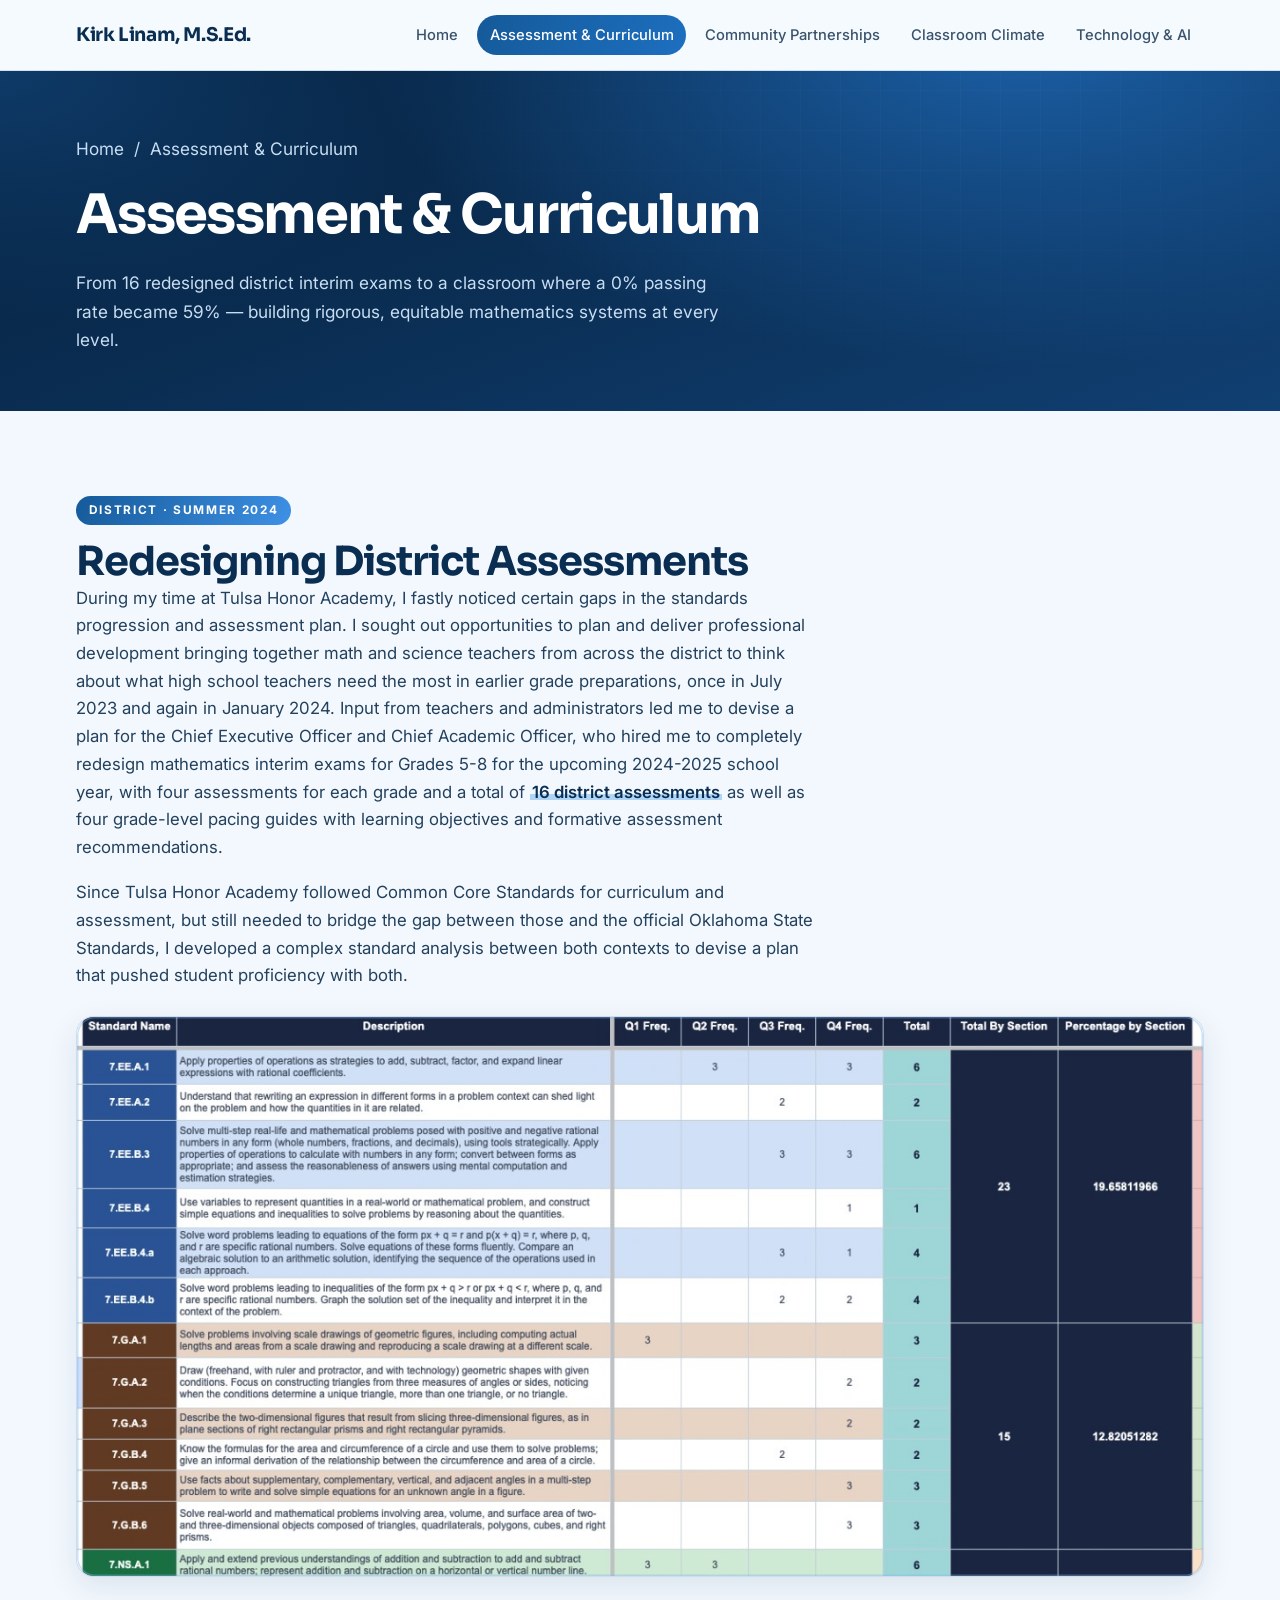
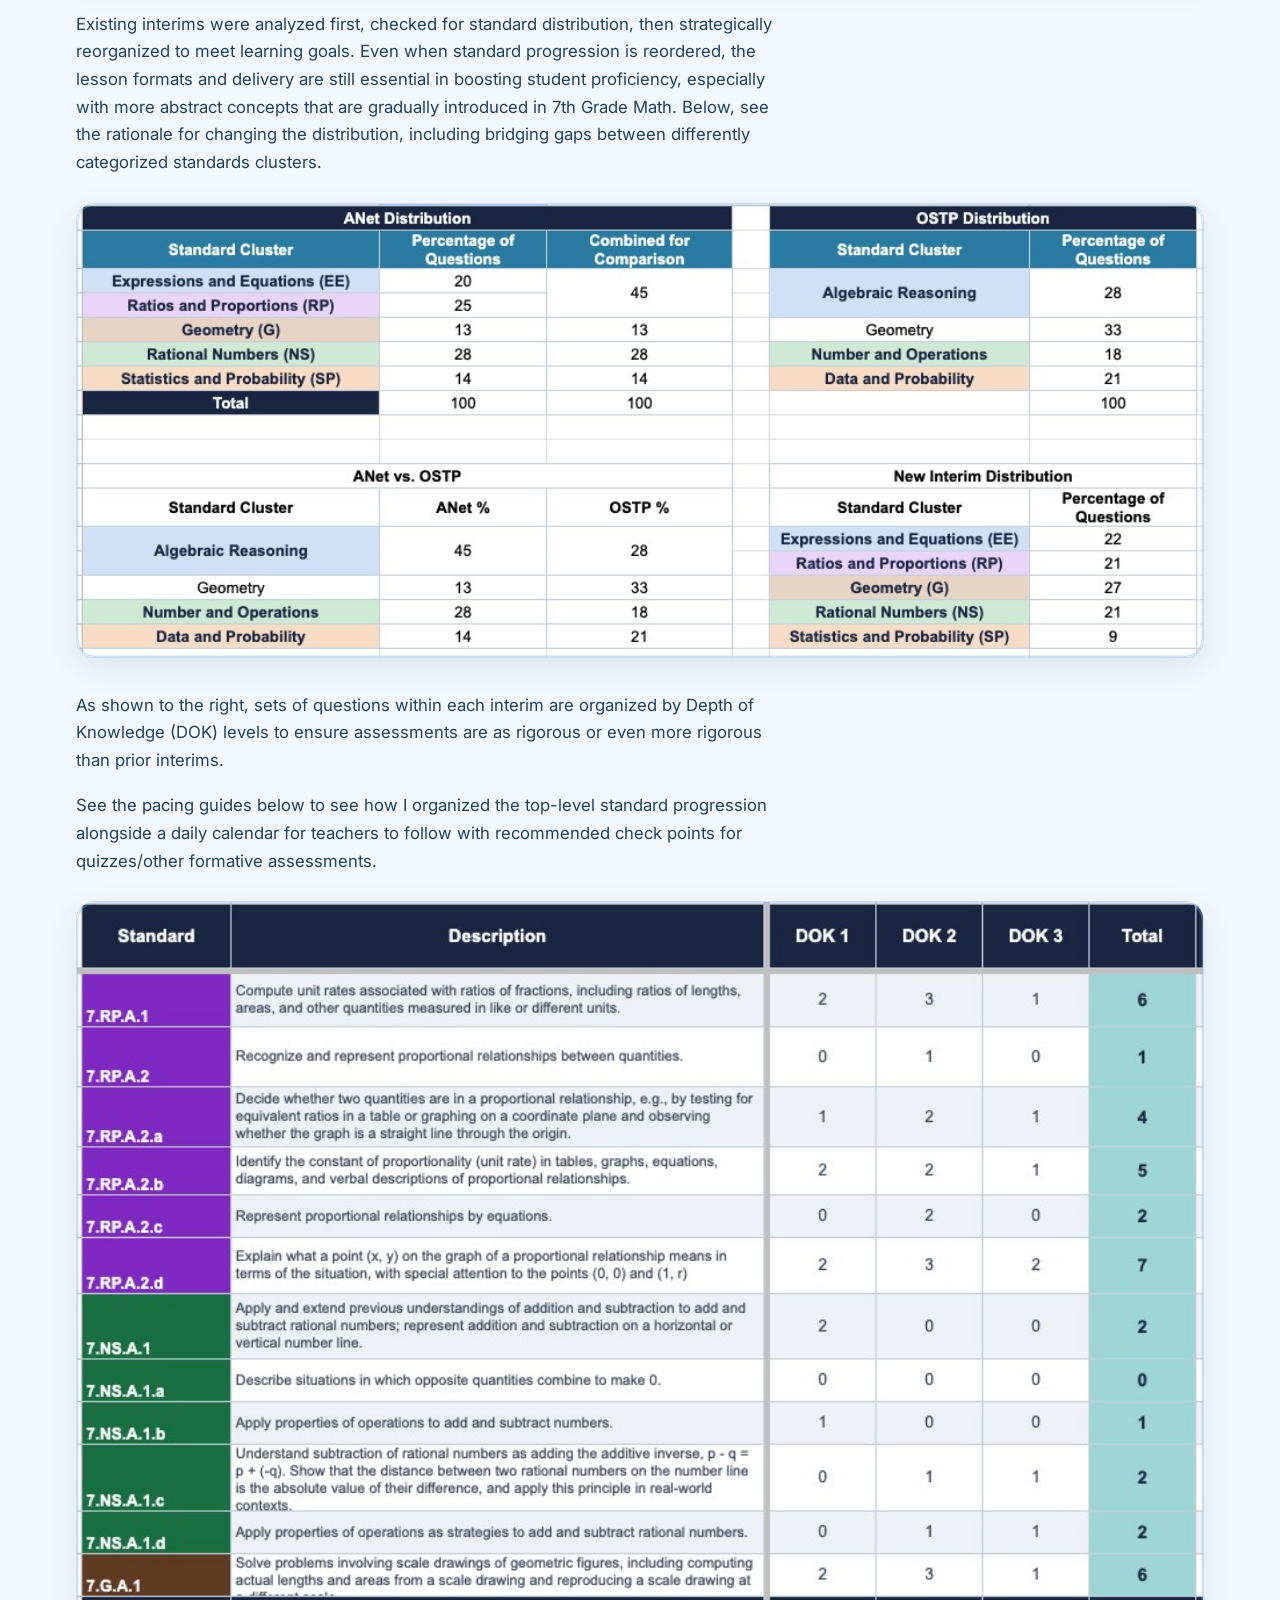
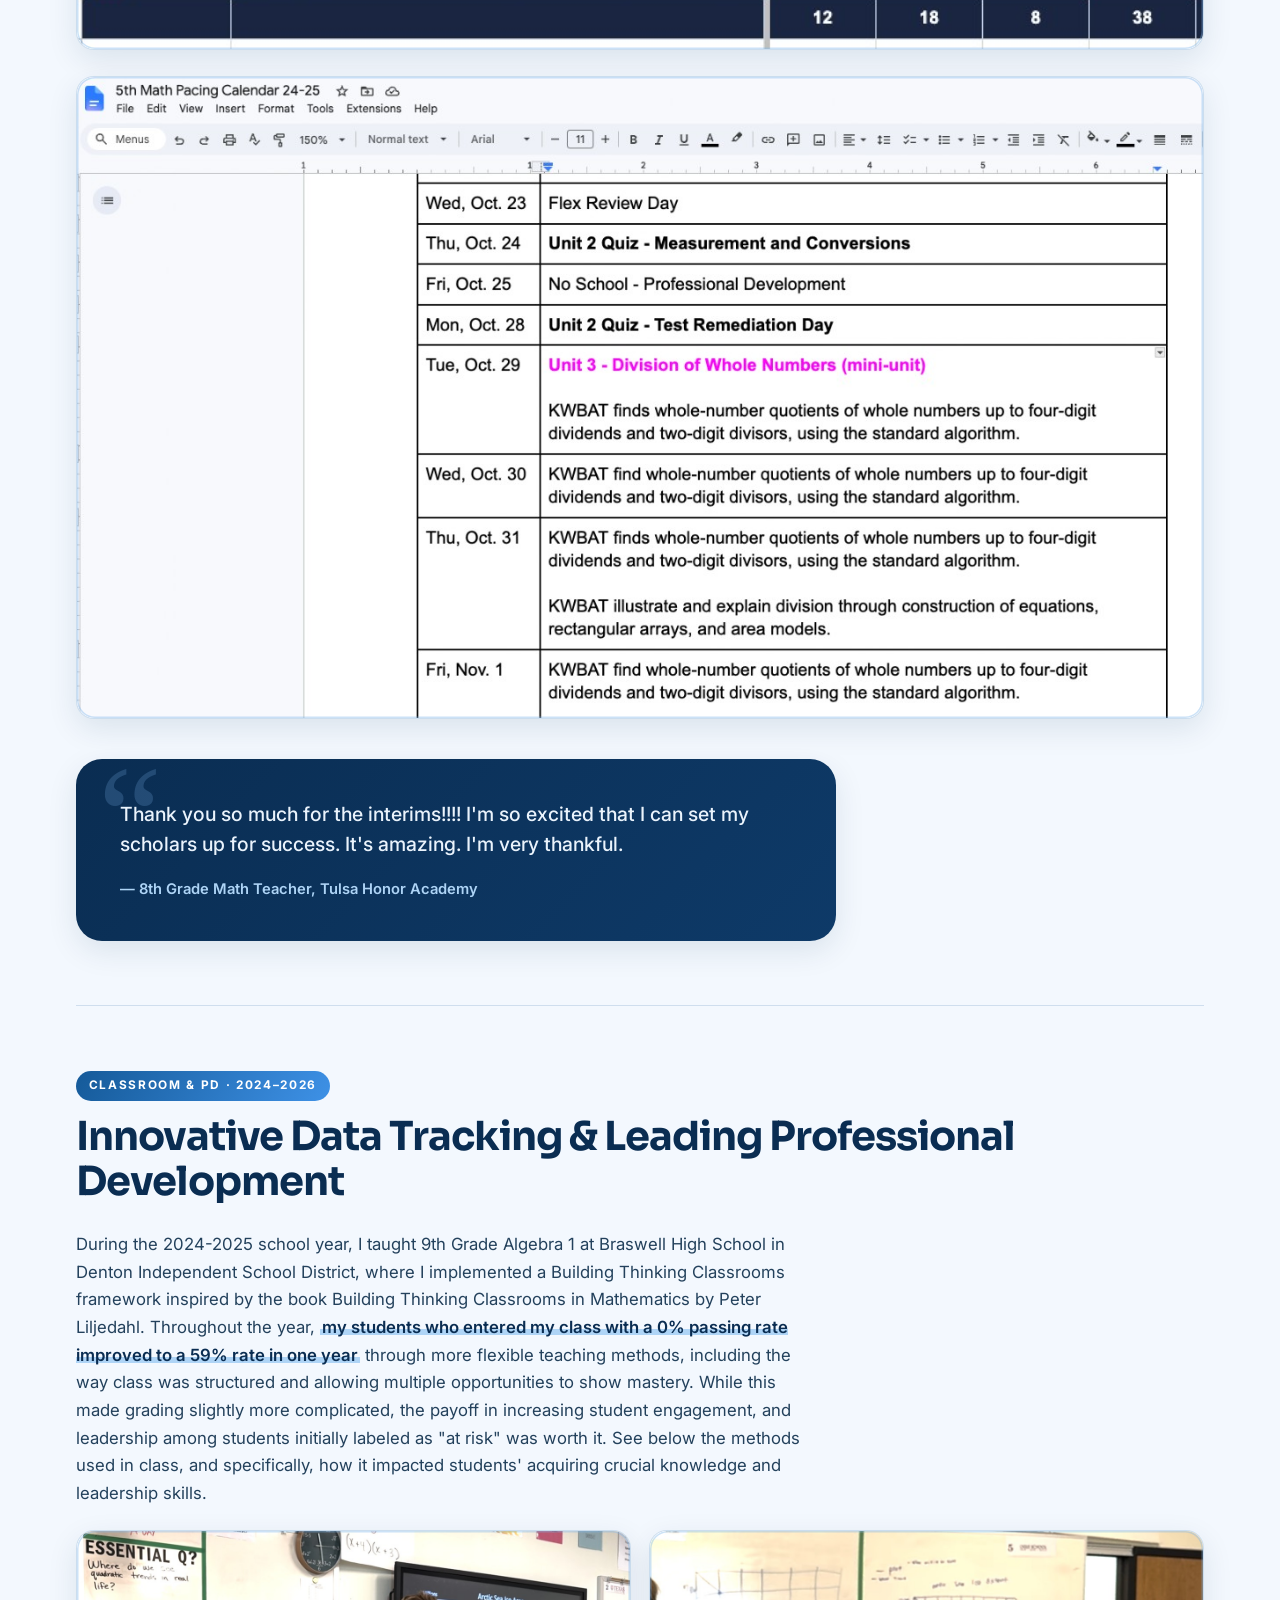
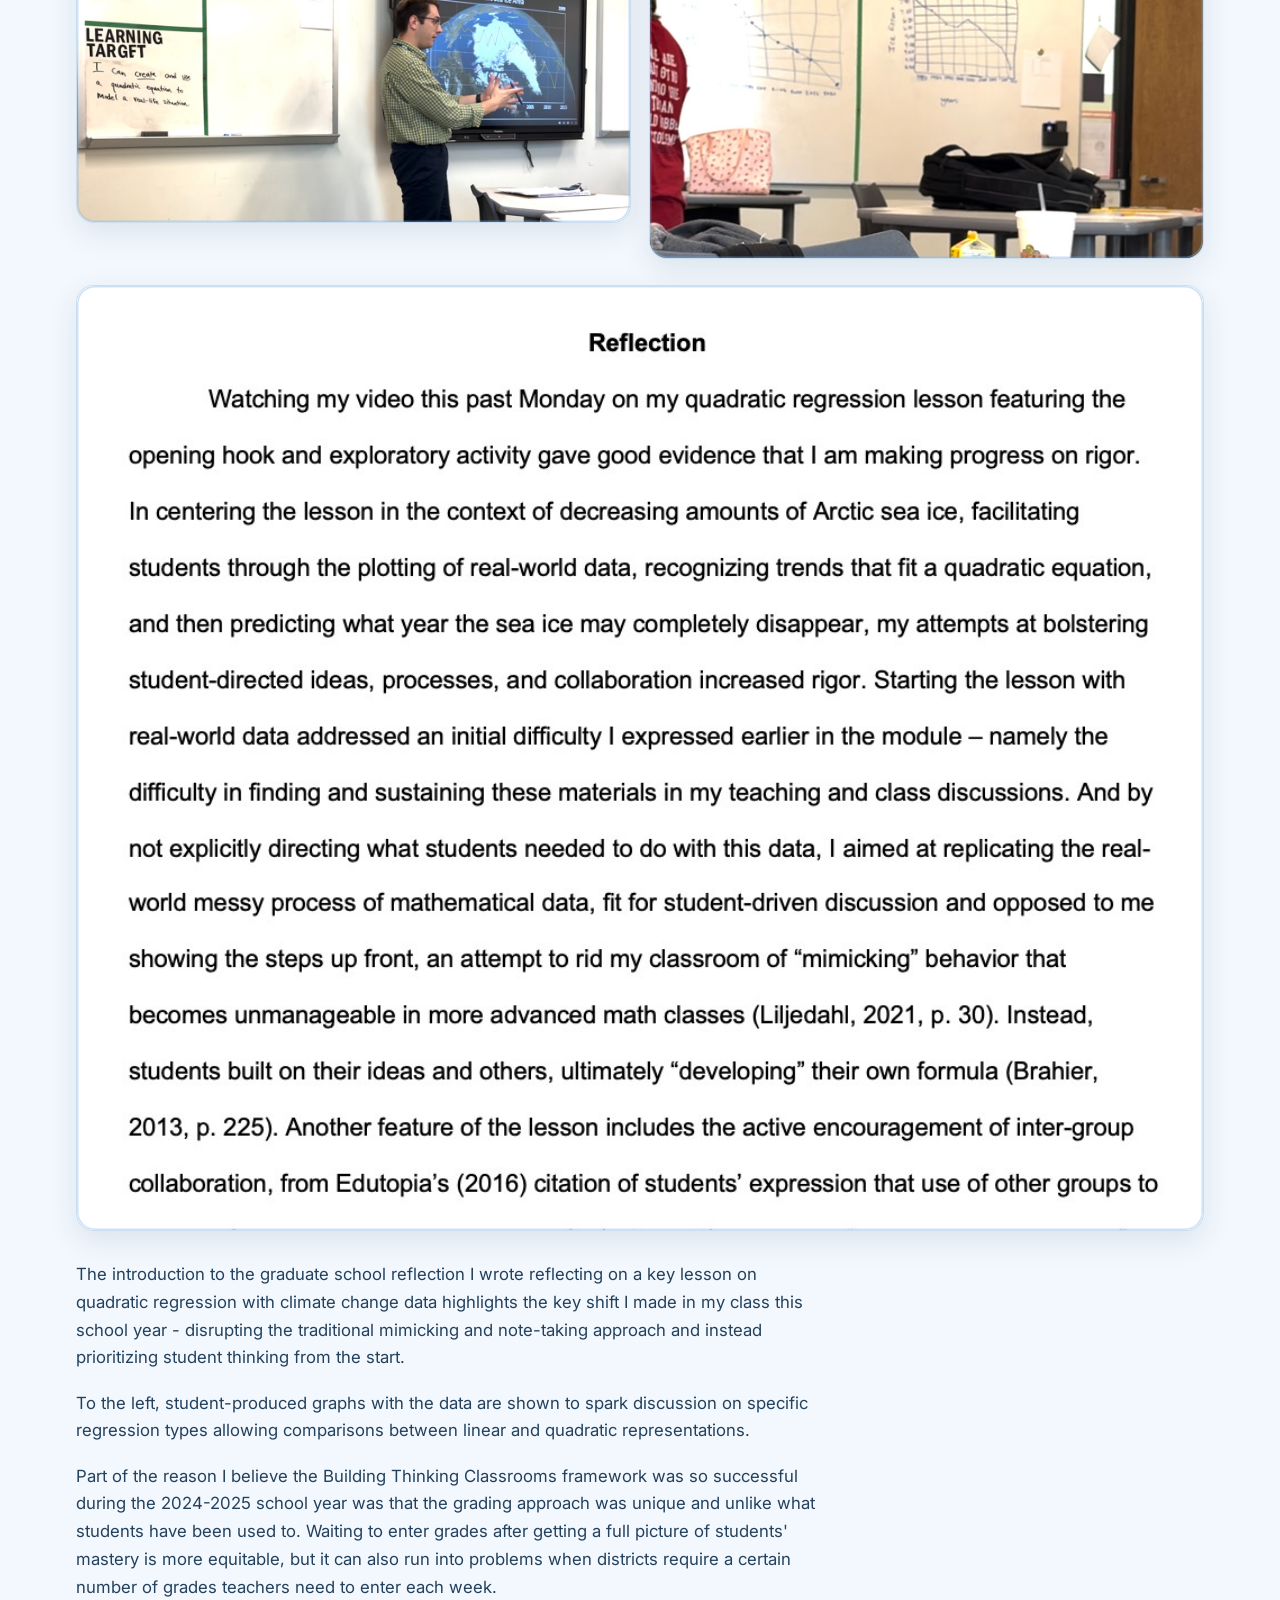
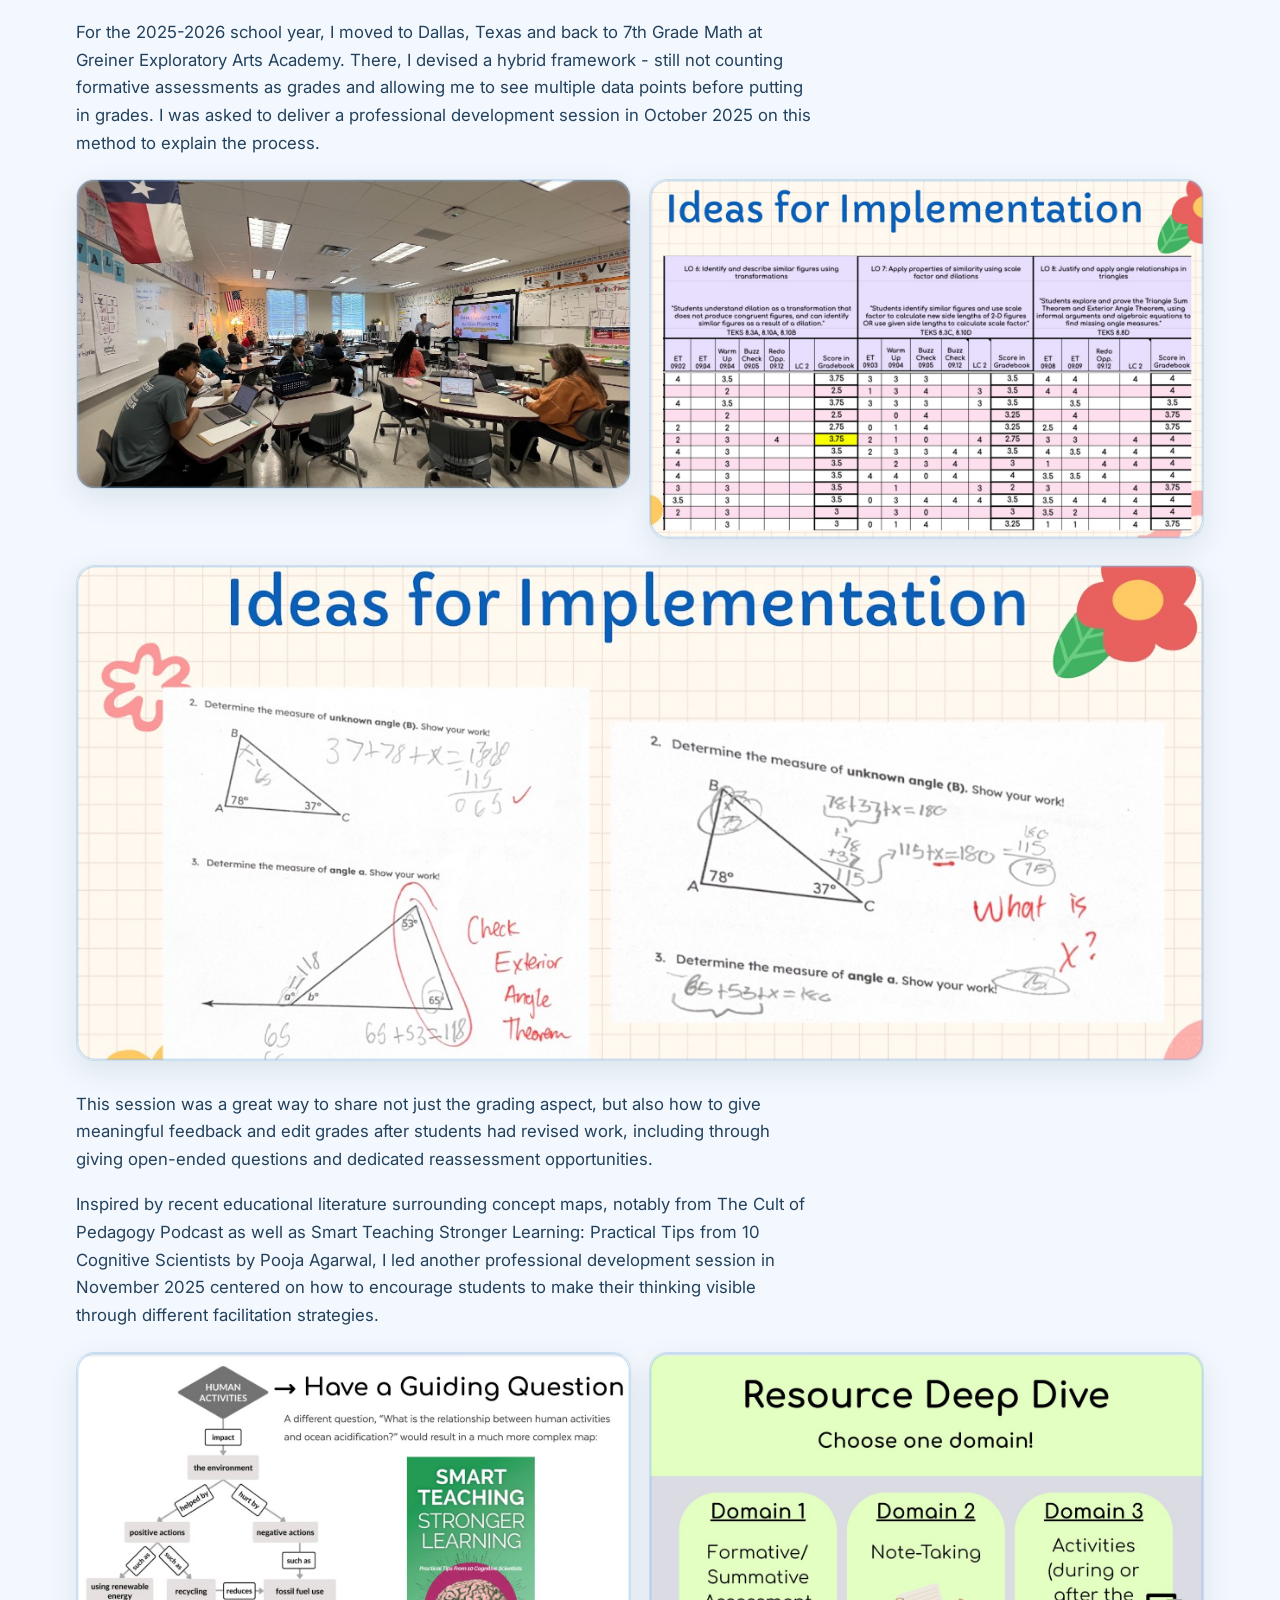
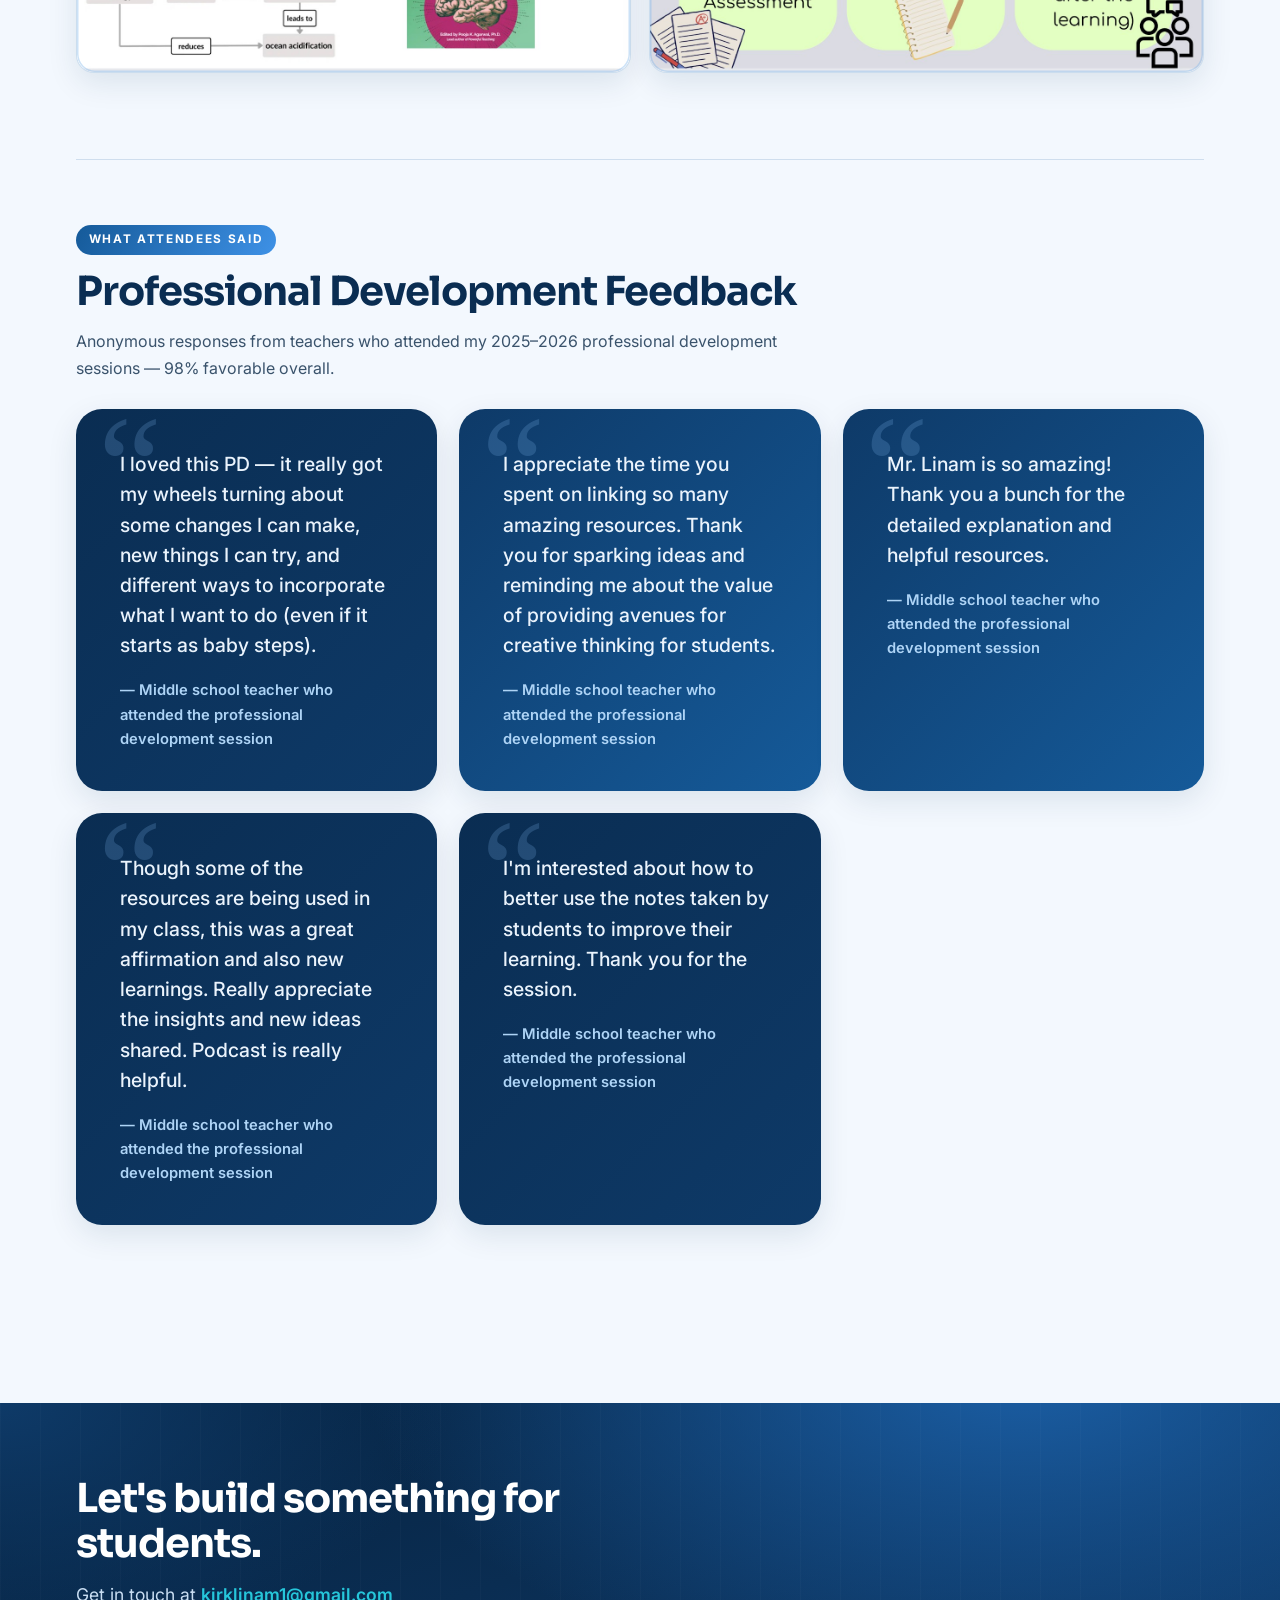
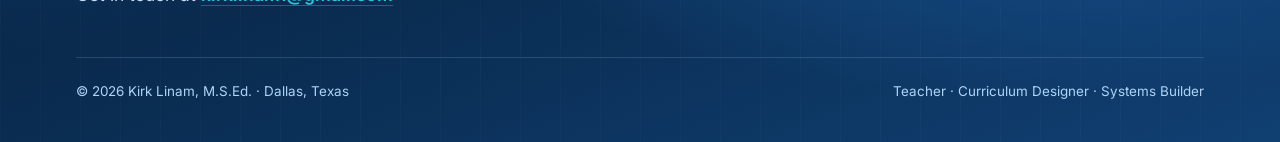
==== commit 68f22e61: "Add files via upload" ====
--- a/assessment-and-curriculum.html
+++ b/assessment-and-curriculum.html
@@ -103,7 +103,7 @@
           <div class="by">— Middle school teacher who attended the professional development session</div>
         </div>
         <div class="quote cyan">
-          <p>Mr. Linam is so amazing! Thank you a bunch for the detailed explination and helpful resources.</p>
+          <p>Mr. Linam is so amazing! Thank you a bunch for the detailed explanation and helpful resources.</p>
           <div class="by">— Middle school teacher who attended the professional development session</div>
         </div>
         <div class="quote">
